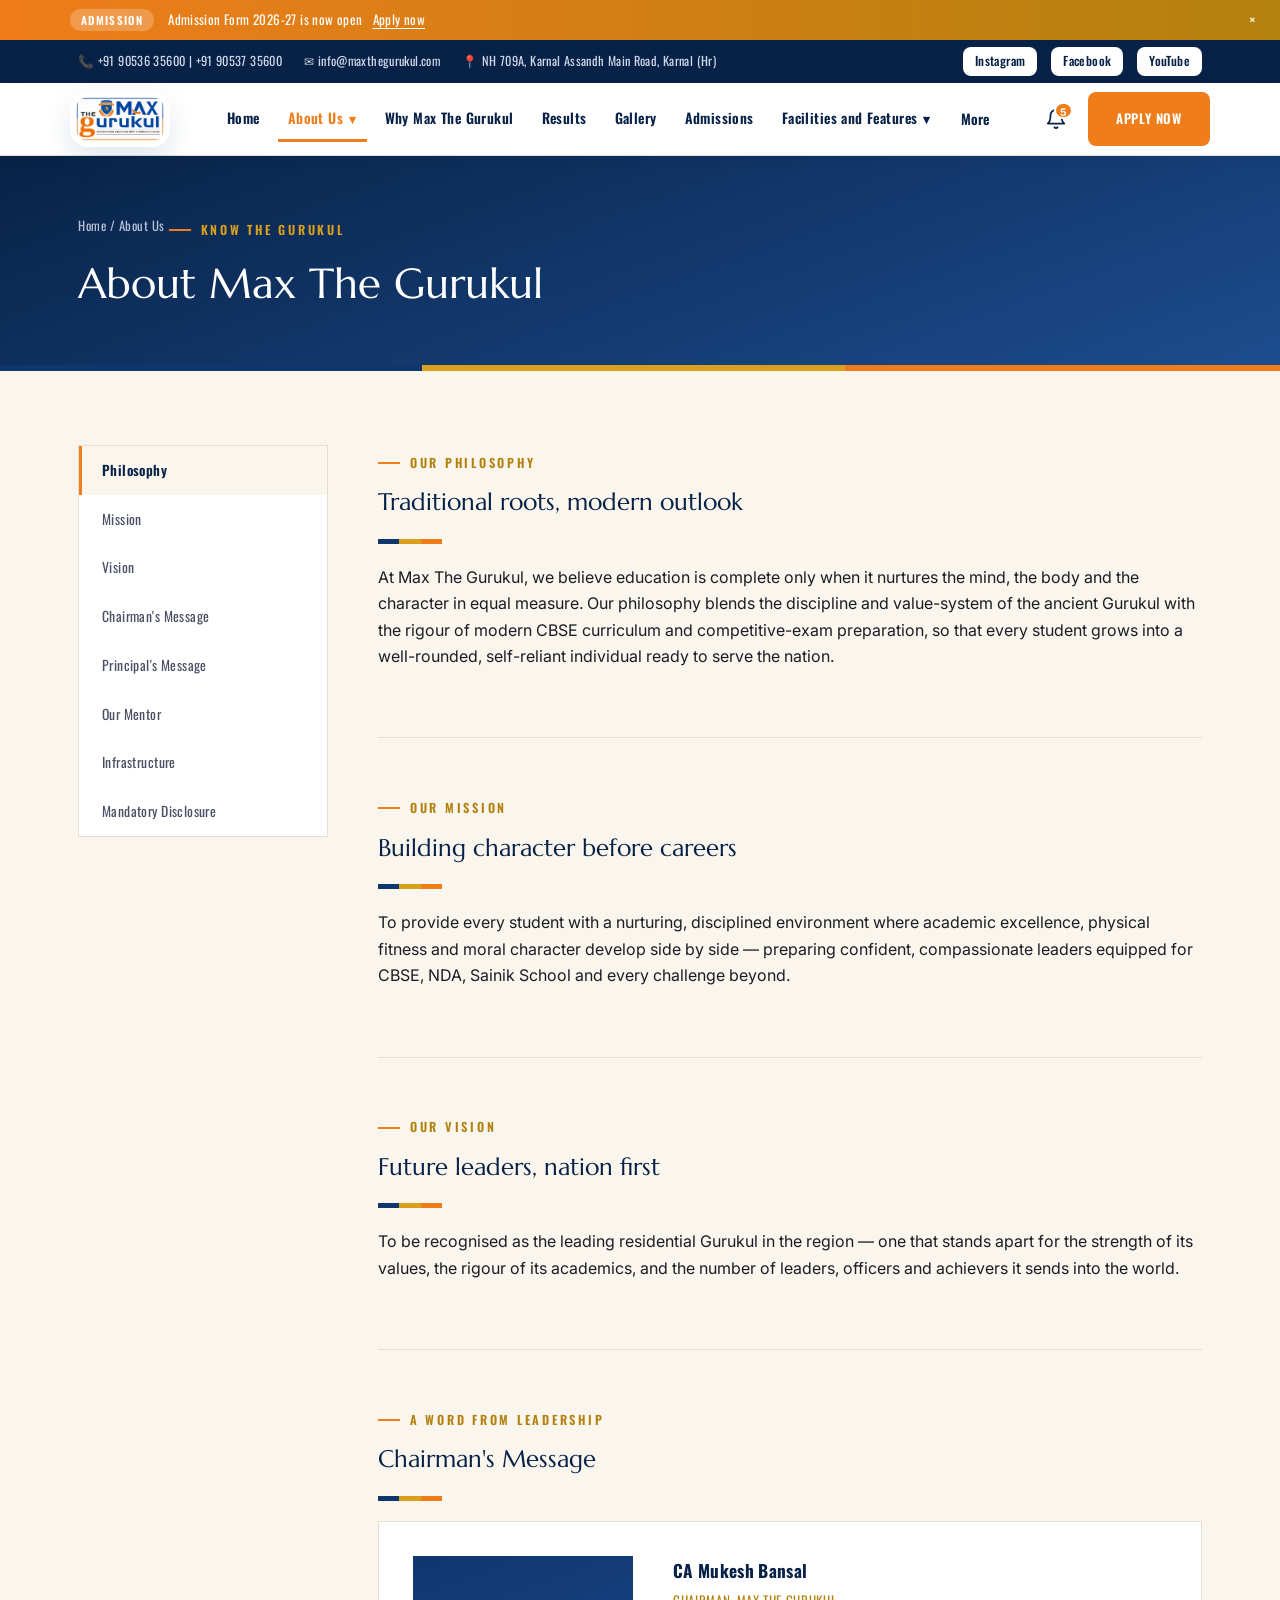
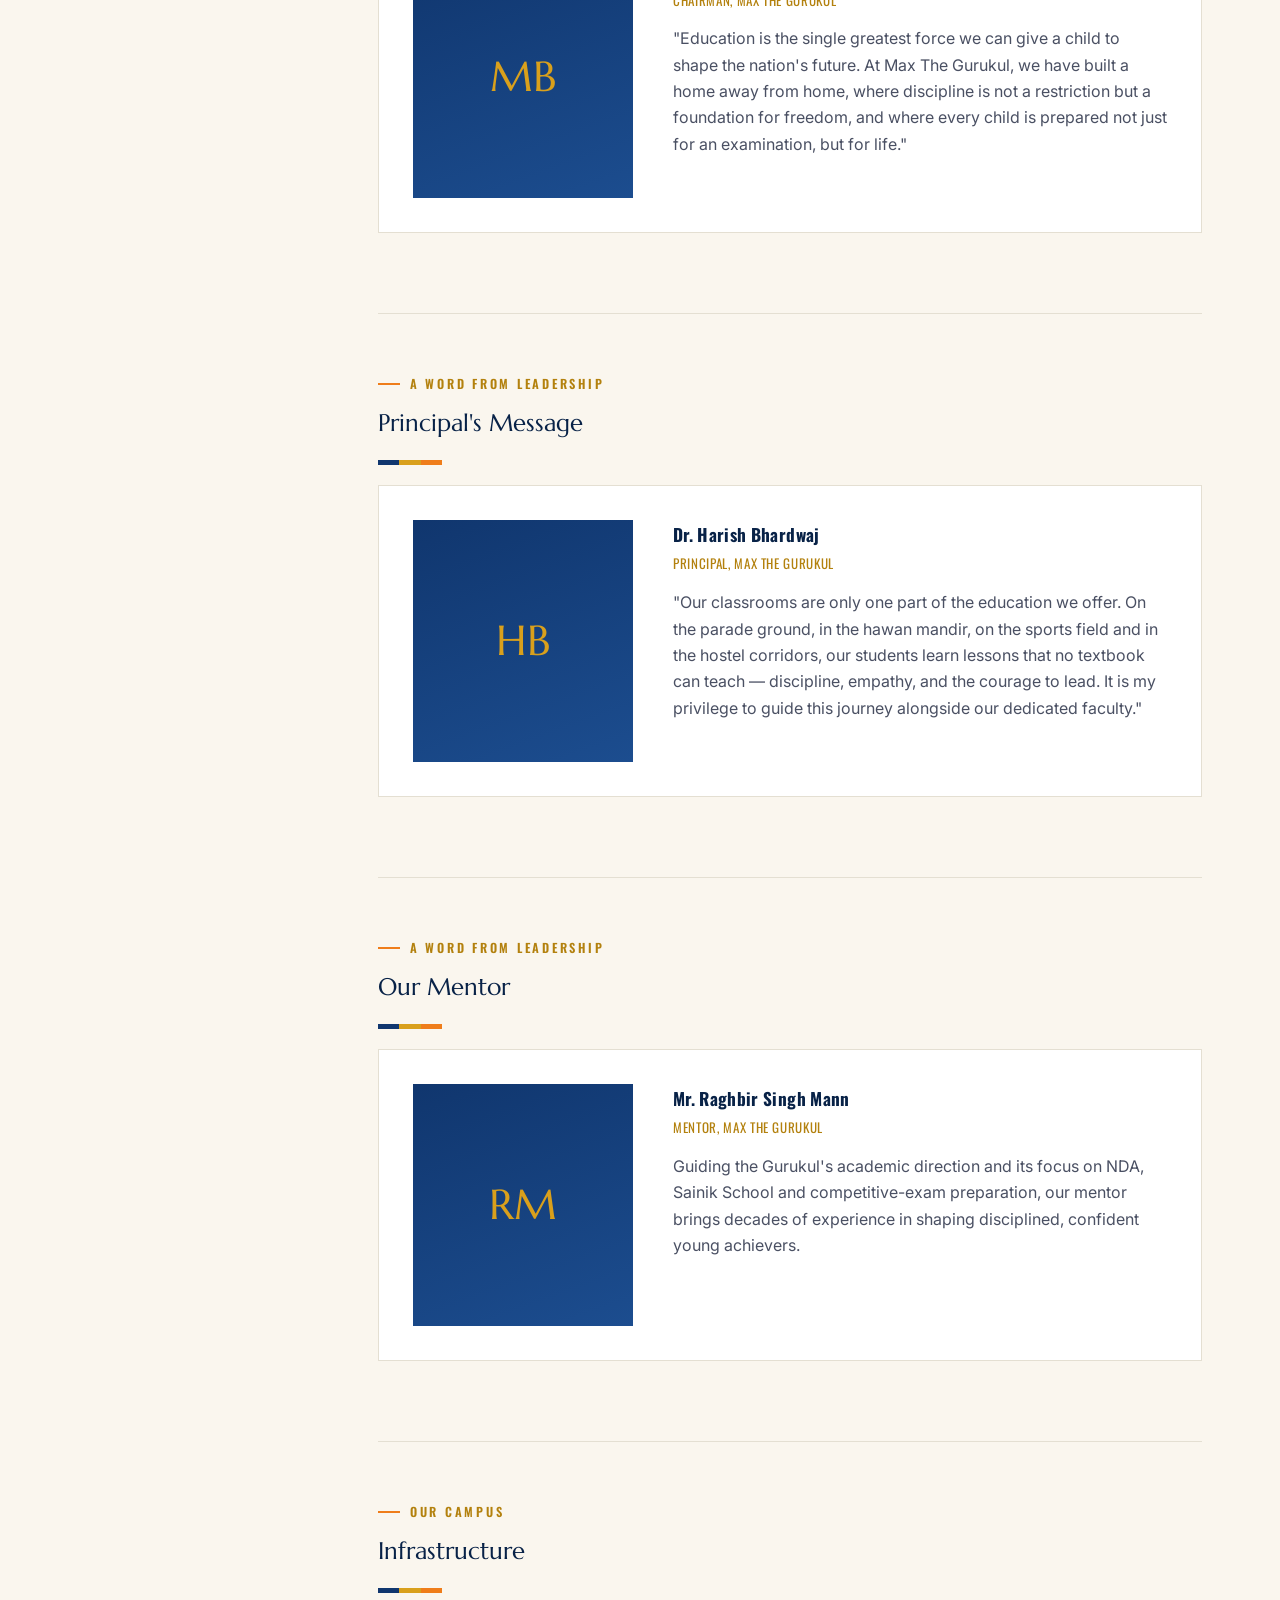
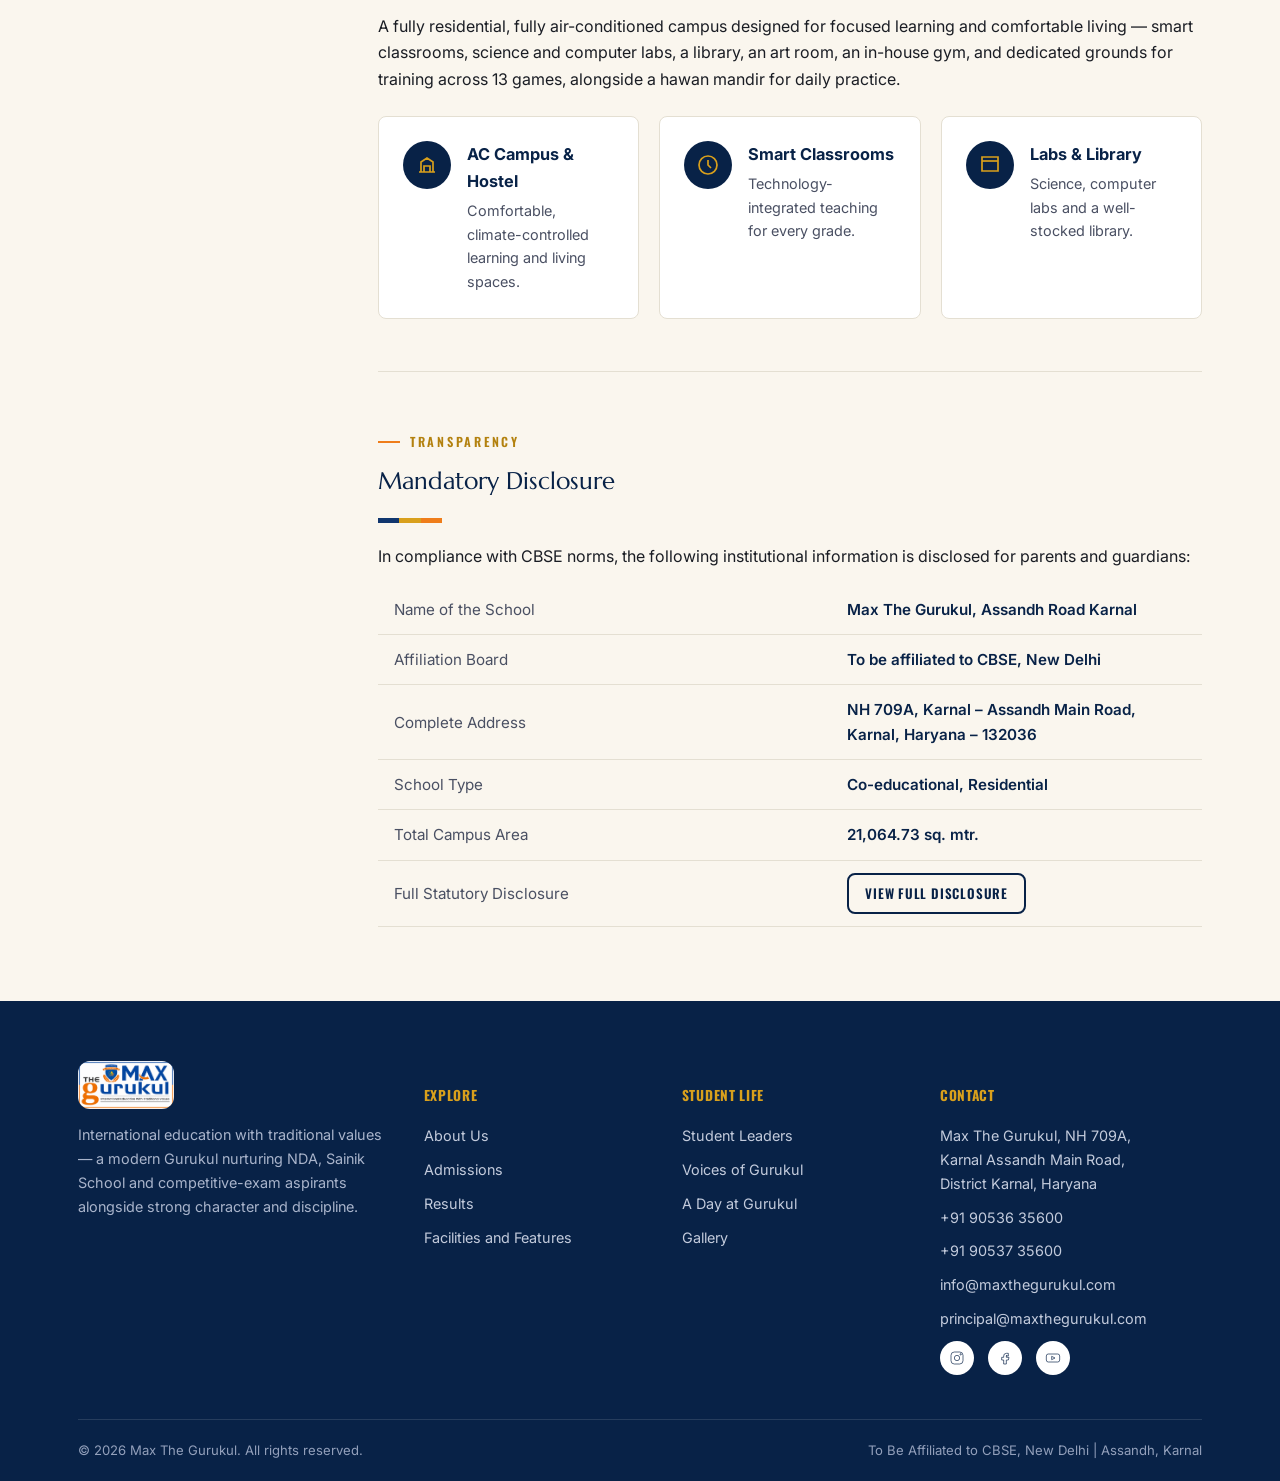
==== about.html @ 719f7bb8 "Add files via upload" ====
<!DOCTYPE html>
<html lang="en">
<head>
<meta charset="UTF-8">
<meta name="viewport" content="width=device-width, initial-scale=1.0">
<title>About Us | Max The Gurukul, Karnal</title>
<meta name="description" content="Philosophy, mission, vision, chairman & principal messages, infrastructure and mandatory disclosure for Max The Gurukul.">
<link rel="icon" href="images/logo.png">
<link rel="stylesheet" href="css/style.css">
</head>
<body>
<a class="skip-link" href="#main-content">Skip to main content</a>

<div class="topbar">
  <div class="wrap">
    <div class="contact-bits">
      <span>📞 <a href="tel:+919053635600">+91 90536 35600</a> | <a href="tel:+919053735600">+91 90537 35600</a></span>
      <span>✉ <a href="mailto:info@maxthegurukul.com">info@maxthegurukul.com</a></span>
      <span>📍 NH 709A, Karnal Assandh Main Road, Karnal (Hr)</span>
    </div>
    <div class="socials">
      <a href="https://www.instagram.com/maxthegurukul" target="_blank" rel="noopener">Instagram</a>
      <a href="https://www.facebook.com/maxthegurukul" target="_blank" rel="noopener">Facebook</a>
      <a href="https://www.youtube.com/@MaxTheGurukul" target="_blank" rel="noopener">YouTube</a>
    </div>
  </div>
</div>

<header class="site-header">
  <div class="nav-row wrap">
    <a href="index.html" class="brand">
      <img src="images/logo.png" alt="Max The Gurukul logo">
      <span class="brand-text">
        <span>The Future Begins Here</span>
        <span>MAX THE GURUKUL</span>
      </span>
    </a>

    <nav class="primary-nav" aria-label="Primary navigation" id="primary-nav-menu">
      <ul>
        <li><a class="nav-link" href="index.html">Home</a></li>
        <li class="has-dropdown active">
          <a class="nav-link" href="about.html">About Us</a>
          <div class="dropdown">
            <a href="about.html#philosophy">Philosophy</a>
            <a href="about.html#mission">Mission</a>
            <a href="about.html#vision">Vision</a>
            <a href="about.html#chairman">Chairman's Message</a>
            <a href="about.html#principal">Principal's Message</a>
            <a href="about.html#mentor">Our Mentor</a>
            <a href="infrastructure.html">Infrastructure</a>
            <a href="mandatory-disclosure.html">Mandatory Disclosure</a>
          </div>
        </li>
        <li><a class="nav-link" href="why-max-gurukul.html">Why Max The Gurukul</a></li>
        <li><a class="nav-link" href="results.html">Results</a></li>
        <li><a class="nav-link" href="gallery.html">Gallery</a></li>
        <li><a class="nav-link" href="admissions.html">Admissions</a></li>
        <li class="has-dropdown">
            <a class="nav-link" href="facilities.html">Facilities and Features</a>
            <div class="dropdown">
                <a href="facilities.html#ac-campus">Fully AC Campus</a>
                <a href="facilities.html#ac-hostel">Fully AC Hostel</a>
                <a href="facilities.html#ac-mess">Ac Mess</a>
                <a href="facilities.html#laundry">Laundry</a>
                <a href="facilities.html#smart-classes">Smart Classes</a>
                <a href="facilities.html#computer-lab">Computer Lab</a>
                <a href="facilities.html#science-lab">Science Lab</a>
                <a href="facilities.html#library">Library</a>
                <a href="facilities.html#art-room">Art Room</a>
                <a href="facilities.html#food">Delicious Homely Food</a>
                <a href="facilities.html#ncc">Ncc Training For NDA</a>
                <a href="admissions.html#unique-features">Unique Features</a>
                <a href="admissions.html#competitive-exams">Competitive Exam Preps</a>
                <a href="admissions.html#hawan-prathna">Daily Hawan & Sandhya Prathna</a>
                <a href="admissions.html#professional-training">Professional Training for 13 games</a>
                <a href="admissions.html#scholarship">Merit Base Scholarship</a>
                <a href="admissions.html#doubt-classes">Daily Specialised & Doubt classes</a>
                <a href="admissions.html#weekly-assessment">Weekly Assessment</a>
                <a href="admissions.html#gym">In House Gym</a>
                <a href="admissions.html#excursions">Excursions</a>
                <a href="admissions.html#surveillance">24 x 7 surveillance</a>
            </div>
        </li>
        <li><a class="nav-link" href="student-leaders.html">Student Leaders</a></li>
        <li class="has-dropdown">
            <a class="nav-link" href="voices.html">More about Gurukul</a>
            <div class="dropdown">
                <a href="voices.html#student-voices">Student Voices</a>
                <a href="voices.html#parent-voices">Parent Voices</a>
                <a href="day-at-gurukul.html">A day at Gurukul</a>
            </div>
        </li>
        <li><a class="nav-link" href="contact.html">Contact</a></li>
      </ul>
    </nav>

    <div class="header-cta">
      <a href="admissions.html#apply" class="btn btn-primary">Apply Now</a>
      <button class="hamburger" aria-label="Toggle menu" aria-expanded="false"><span></span><span></span><span></span></button>
    </div>
  </div>
</header>

<main id="main-content" role="main">

<section class="page-hero">
  <div class="wrap">
    <span class="breadcrumb"><a href="index.html">Home</a> / About Us</span>
    <span class="eyebrow">Know The Gurukul</span>
    <h1>About Max The Gurukul</h1>
  </div>
</section>

<section>
  <div class="wrap side-layout">
    <nav class="side-nav">
      <a href="#philosophy" class="active">Philosophy</a>
      <a href="#mission">Mission</a>
      <a href="#vision">Vision</a>
      <a href="#chairman">Chairman's Message</a>
      <a href="#principal">Principal's Message</a>
      <a href="#mentor">Our Mentor</a>
      <a href="#infrastructure">Infrastructure</a>
      <a href="#disclosure">Mandatory Disclosure</a>
    </nav>

    <div>
      <div id="philosophy" class="about-section">
        <span class="eyebrow">Our Philosophy</span>
        <h2 style="margin:10px 0 16px;">Traditional roots, modern outlook</h2>
        <div class="stripe" style="margin-bottom:20px;"><span class="b1"></span><span class="b2"></span><span class="b3"></span></div>
        <p>At Max The Gurukul, we believe education is complete only when it nurtures the mind, the body and the character in equal measure. Our philosophy blends the discipline and value-system of the ancient Gurukul with the rigour of modern CBSE curriculum and competitive-exam preparation, so that every student grows into a well-rounded, self-reliant individual ready to serve the nation.</p>
      </div>

      <div id="mission" class="about-section">
        <span class="eyebrow">Our Mission</span>
        <h2 style="margin:10px 0 16px;">Building character before careers</h2>
        <div class="stripe" style="margin-bottom:20px;"><span class="b1"></span><span class="b2"></span><span class="b3"></span></div>
        <p>To provide every student with a nurturing, disciplined environment where academic excellence, physical fitness and moral character develop side by side — preparing confident, compassionate leaders equipped for CBSE, NDA, Sainik School and every challenge beyond.</p>
      </div>

      <div id="vision" class="about-section">
        <span class="eyebrow">Our Vision</span>
        <h2 style="margin:10px 0 16px;">Future leaders, nation first</h2>
        <div class="stripe" style="margin-bottom:20px;"><span class="b1"></span><span class="b2"></span><span class="b3"></span></div>
        <p>To be recognised as the leading residential Gurukul in the region — one that stands apart for the strength of its values, the rigour of its academics, and the number of leaders, officers and achievers it sends into the world.</p>
      </div>

      <div id="chairman" class="about-section">
        <span class="eyebrow">A Word From Leadership</span>
        <h2 style="margin:10px 0 16px;">Chairman's Message</h2>
        <div class="stripe" style="margin-bottom:20px;"><span class="b1"></span><span class="b2"></span><span class="b3"></span></div>
        <div class="message-block">
          <div class="portrait">MB</div>
          <div>
            <strong class="leader-name">CA Mukesh Bansal</strong>
            <span class="role">Chairman, Max The Gurukul</span>
            <p>"Education is the single greatest force we can give a child to shape the nation's future. At Max The Gurukul, we have built a home away from home, where discipline is not a restriction but a foundation for freedom, and where every child is prepared not just for an examination, but for life."</p>
          </div>
        </div>
      </div>

      <div id="principal" class="about-section">
        <span class="eyebrow">A Word From Leadership</span>
        <h2 style="margin:10px 0 16px;">Principal's Message</h2>
        <div class="stripe" style="margin-bottom:20px;"><span class="b1"></span><span class="b2"></span><span class="b3"></span></div>
        <div class="message-block">
          <div class="portrait">HB</div>
          <div>
            <strong class="leader-name">Dr. Harish Bhardwaj</strong>
            <span class="role">Principal, Max The Gurukul</span>
            <p>"Our classrooms are only one part of the education we offer. On the parade ground, in the hawan mandir, on the sports field and in the hostel corridors, our students learn lessons that no textbook can teach — discipline, empathy, and the courage to lead. It is my privilege to guide this journey alongside our dedicated faculty."</p>
          </div>
        </div>
      </div>

      <div id="mentor" class="about-section">
        <span class="eyebrow">A Word From Leadership</span>
        <h2 style="margin:10px 0 16px;">Our Mentor</h2>
        <div class="stripe" style="margin-bottom:20px;"><span class="b1"></span><span class="b2"></span><span class="b3"></span></div>
        <div class="message-block">
          <div class="portrait">RM</div>
          <div>
            <strong class="leader-name">Mr. Raghbir Singh Mann</strong>
            <span class="role">Mentor, Max The Gurukul</span>
            <p>Guiding the Gurukul's academic direction and its focus on NDA, Sainik School and competitive-exam preparation, our mentor brings decades of experience in shaping disciplined, confident young achievers.</p>
          </div>
        </div>
      </div>

      <div id="infrastructure" class="about-section">
        <span class="eyebrow">Our Campus</span>
        <h2 style="margin:10px 0 16px;">Infrastructure</h2>
        <div class="stripe" style="margin-bottom:20px;"><span class="b1"></span><span class="b2"></span><span class="b3"></span></div>
        <p>A fully residential, fully air-conditioned campus designed for focused learning and comfortable living — smart classrooms, science and computer labs, a library, an art room, an in-house gym, and dedicated grounds for training across 13 games, alongside a hawan mandir for daily practice.</p>
        <div class="tile-grid" style="margin-top:24px;">
          <div class="tile"><div class="ico"><svg viewBox="0 0 24 24"><path d="M4 19h16M6 19V9l6-4 6 4v10M9 19v-6h6v6"/></svg></div><div><h4>AC Campus & Hostel</h4><p>Comfortable, climate-controlled learning and living spaces.</p></div></div>
          <div class="tile"><div class="ico"><svg viewBox="0 0 24 24"><circle cx="12" cy="12" r="9"/><path d="M12 7v5l3 3"/></svg></div><div><h4>Smart Classrooms</h4><p>Technology-integrated teaching for every grade.</p></div></div>
          <div class="tile"><div class="ico"><svg viewBox="0 0 24 24"><path d="M4 4h16v14H4z"/><path d="M4 8h16"/></svg></div><div><h4>Labs & Library</h4><p>Science, computer labs and a well-stocked library.</p></div></div>
        </div>
      </div>

      <div id="disclosure" class="about-section">
        <span class="eyebrow">Transparency</span>
        <h2 style="margin:10px 0 16px;">Mandatory Disclosure</h2>
        <div class="stripe" style="margin-bottom:20px;"><span class="b1"></span><span class="b2"></span><span class="b3"></span></div>
        <p>In compliance with CBSE norms, the following institutional information is disclosed for parents and guardians:</p>
        <table class="disclosure-table">
          <tr><td>Name of the School</td><td>Max The Gurukul, Assandh Road Karnal</td></tr>
          <tr><td>Affiliation Board</td><td>To be affiliated to CBSE, New Delhi</td></tr>
          <tr><td>Complete Address</td><td>NH 709A, Karnal – Assandh Main Road, Karnal, Haryana – 132036</td></tr>
          <tr><td>School Type</td><td>Co-educational, Residential</td></tr>
          <tr><td>Total Campus Area</td><td>21,064.73 sq. mtr.</td></tr>
          <tr><td>Full Statutory Disclosure</td><td><a href="mandatory-disclosure.html" class="btn btn-outline" style="padding:8px 16px;color:var(--navy-deep);">View Full Disclosure</a></td></tr>
        </table>
      </div>
    </div>
  </div>
</section>
</main>

<footer class="site-footer">
  <div class="wrap">
    <div class="footer-grid">
      <div>
        <div class="fbrand">
          <img src="images/logo.png" alt="Max The Gurukul logo">
        </div>
        <p>International education with traditional values — a modern Gurukul nurturing NDA, Sainik School and competitive-exam aspirants alongside strong character and discipline.</p>
      </div>
      <div>
        <h5>Explore</h5>
        <ul>
          <li><a href="about.html">About Us</a></li>
          <li><a href="admissions.html">Admissions</a></li>
          <li><a href="results.html">Results</a></li>
          <li><a href="facilities.html">Facilities and Features</a></li>
        </ul>
      </div>
      <div>
        <h5>Student Life</h5>
        <ul>
          <li><a href="student-life.html#leaders">Student Leaders</a></li>
          <li><a href="student-life.html#voices">Voices of Gurukul</a></li>
          <li><a href="student-life.html#routine">A Day at Gurukul</a></li>
          <li><a href="student-life.html#gallery">Gallery</a></li>
        </ul>
      </div>
      <div>
        <h5>Contact</h5>
        <ul>
          <li>Max The Gurukul, NH 709A,<br>Karnal Assandh Main Road,<br>District Karnal, Haryana</li>
          <li><a href="tel:+919053635600">+91 90536 35600</a></li>
          <li><a href="tel:+919053735600">+91 90537 35600</a></li>
          <li><a href="mailto:info@maxthegurukul.com">info@maxthegurukul.com</a></li>
          <li><a href="mailto:principal@maxthegurukul.com">principal@maxthegurukul.com</a></li>
        </ul>
        <div class="footer-socials">
          <a href="https://www.instagram.com/maxthegurukul" target="_blank" rel="noopener" aria-label="Instagram"><svg viewBox="0 0 24 24"><rect x="3" y="3" width="18" height="18" rx="5"/><circle cx="12" cy="12" r="4"/><circle cx="17.5" cy="6.5" r="1"/></svg></a>
          <a href="https://www.facebook.com/maxthegurukul" target="_blank" rel="noopener" aria-label="Facebook"><svg viewBox="0 0 24 24"><path d="M14 9h3V5h-3a4 4 0 0 0-4 4v2H7v4h3v6h4v-6h3l1-4h-4V9a1 1 0 0 1 1-1Z"/></svg></a>
          <a href="https://www.youtube.com/@MaxTheGurukul" target="_blank" rel="noopener" aria-label="YouTube"><svg viewBox="0 0 24 24"><rect x="2" y="6" width="20" height="12" rx="3"/><path d="M10 9.5 15 12l-5 2.5Z"/></svg></a>
        </div>
      </div>
    </div>
    <div class="footer-bottom">
      <span>© 2026 Max The Gurukul. All rights reserved.</span>
      <span>To Be Affiliated to CBSE, New Delhi | Assandh, Karnal</span>
    </div>
  </div>
</footer>
<script src="js/script.js"></script>
<script src="js/notifications.js"></script>
</body>
</html>
---- css/style.css ----
@charset "UTF-8";
/* ============================================================
   MAX THE GURUKUL — stylesheet
   Tokens: Navy (institution) / Gold (honour) / Orange (energy)
   Signature: the "Parade Stripe" — a three-band rule drawn from
   the sash in the school crest, used to mark every section break.
   ============================================================ */

@import url('https://fonts.googleapis.com/css2?family=Marcellus&family=Oswald:wght@400;500;600;700&family=Inter:wght@400;500;600;700&display=swap');

:root{
  --navy:      #10366e;
  --navy-deep: #082247;
  --navy-mid:  #1c4d8f;
  --gold:      #d9a01c;
  --gold-deep: #b3810e;
  --orange:    #ef7d1a;
  --cream:     #faf6ee;
  --paper:     #ffffff;
  --ink:       #1a1d24;
  --ink-soft:  #4a5063;
  --line:      #e4dfd2;
  --radius:    8px;
  --max-w:     1180px;
}

*,*::before,*::after{ box-sizing:border-box; }
html{ scroll-behavior:smooth; }
body{
  margin:0;
  background:var(--cream);
  color:var(--ink);
  font-family:'Inter',sans-serif;
  font-size:16px;
  line-height:1.65;
  -webkit-font-smoothing:antialiased;
}
img{ max-width:100%; display:block; border-radius:var(--radius); }
a{ color:inherit; text-decoration:none; }
ul{ margin:0; padding:0; list-style:none; }
h1,h2,h3,h4{ margin:0; font-family:'Marcellus',serif; font-weight:400; color:var(--navy-deep); }
p{ margin:0 0 1em; }
.wrap{ max-width:var(--max-w); margin:0 auto; padding:0 28px; }

:focus-visible{ outline:3px solid var(--orange); outline-offset:2px; }

.skip-link{ position:absolute; left:-999px; top:auto; width:1px; height:1px; overflow:hidden; }
.skip-link:focus-visible{ left:28px; top:18px; width:auto; height:auto; padding:10px 16px; background:var(--navy-deep); color:#fff; border-radius:var(--radius); z-index:250; }

.visually-hidden {
  position: absolute;
  width: 1px;
  height: 1px;
  padding: 0;
  margin: -1px;
  overflow: hidden;
  clip: rect(0, 0, 0, 0);
  white-space: nowrap;
  border: 0;
}
.section-intro{ max-width:780px; margin:16px 0 28px; color:var(--ink-soft); font-size:1.05rem; }
.facility-group{ margin-top:24px; }
.group-head{ max-width:760px; margin-bottom:22px; }
.group-head h3{ font-size:1.4rem; margin-bottom:8px; }
.group-head p{ color:var(--ink-soft); }

/* ---------- Parade Stripe ---------- */
.stripe{ display:flex; height:5px; width:64px; }
.stripe span{ flex:1; }
.stripe .b1{ background:var(--navy); }
.stripe .b2{ background:var(--gold); }
.stripe .b3{ background:var(--orange); }
.stripe.center{ margin:0 auto; }

.eyebrow{
  font-family:'Oswald',sans-serif;
  font-size:.78rem;
  letter-spacing:.22em;
  text-transform:uppercase;
  color:var(--gold-deep);
  font-weight:600;
  display:inline-flex;
  align-items:center;
  gap:10px;
}
.eyebrow::before{ content:""; width:22px; height:2px; background:var(--orange); display:inline-block; }

.section-head{ max-width:720px; margin-bottom:44px; }
.section-head h2{ font-size:clamp(1.7rem,3vw,2.5rem); margin:10px 0 16px; }
.section-head .stripe{ margin-top:16px; }
.section-head p{ color:var(--ink-soft); font-size:1.05rem; }

section{ padding:74px 0; }
.section-alt{ background:var(--paper); border-top:1px solid var(--line); border-bottom:1px solid var(--line); }
.section-navy{ background:var(--navy-deep); color:#eef1f6; }
.section-navy h2,.section-navy h3,.section-navy h4{ color:#fff; }
.section-navy .eyebrow{ color:var(--gold); }
.section-navy .section-head p{ color:#c3cbdc; }

/* ---------- Buttons ---------- */
.btn{
  display:inline-flex; align-items:center; gap:10px;
  font-family:'Oswald',sans-serif; font-weight:600;
  letter-spacing:.06em; text-transform:uppercase; font-size:.82rem;
  padding:14px 26px; border-radius:var(--radius); border:2px solid transparent;
  cursor:pointer; transition:transform .15s ease, background .2s ease, color .2s ease;
}
.btn:hover{ transform:translateY(-2px); }
.btn-primary{ background:var(--orange); color:#fff; }
.btn-primary:hover{ background:#d76c0f; }
.btn-outline{ border-color:currentColor; background:transparent; }
.btn-outline.on-navy{ color:#fff; }
.btn-gold{ background:var(--gold); color:var(--navy-deep); }
.btn-gold:hover{ background:#c68f16; }

/* ============== HEADER ============== */
.topbar{
  background:var(--navy-deep); color:#cfd8ea; font-family:'Oswald',sans-serif;
  font-size:.78rem; letter-spacing:.03em;
}
.topbar .wrap{ display:flex; justify-content:space-between; align-items:center; padding:7px 28px; flex-wrap:wrap; gap:6px; }
.topbar a{ color:#cfd8ea; }
.topbar .contact-bits{ display:flex; gap:22px; flex-wrap:wrap; }
.topbar .socials{ display:flex; gap:14px; }
.topbar .socials a{
  padding: 4px 12px;
  border-radius: var(--radius);
  background: var(--paper);
  color: var(--navy-deep);
  font-weight: 500;
}

header.site-header{
  background:var(--paper);
  position:sticky; top:0; z-index:100;
  border-bottom:1px solid var(--line);
  box-shadow:0 2px 14px rgba(8,34,71,.05);
}
.nav-row{ display:flex; align-items:center; justify-content:space-between; padding:8px 20px; gap:18px; min-height:72px; }
.brand{
  display:flex; align-items:center; gap:14px;
  padding:0;
  border-radius:0;
  transition:background .2s ease, transform .2s ease, box-shadow .2s ease;
}
.header-cta{ display:flex; align-items:center; gap:10px; }
nav.primary-nav{ flex:1; min-width:0; display:flex; justify-content:center; }
.brand:hover{ background:transparent; transform:none; box-shadow:none; }
.brand img{
  display:block;
  width:100px;
  max-width:100px;
  height:auto;
  border-radius:18px;
  background:#fff;
  padding:6px;
  box-shadow:0 12px 28px rgba(16,54,110,.12);
}
nav.primary-nav{
  flex:1;
  min-width:0;
  display:flex;
  justify-content:center;
}
nav.primary-nav > ul{
  min-width:0;
}
.brand .brand-text{
  display:block; /* Make the brand text visible */
}
.brand .brand-text span{
  display: block;
  visibility: hidden;
  font-size: 0;
  line-height: 0;
  padding: 0;
  margin: 0;
  width: 0;
  height: 0;
  overflow: hidden;
}
.brand .brand-text span:first-child{
  font-size:clamp(.7rem,.9vw,.78rem); letter-spacing:.18em; color:var(--gold-deep); font-weight:700;
  text-transform:uppercase; opacity:.95;
}
.brand .brand-text span:last-child{
  font-size:1.08rem; letter-spacing:.03em; color:var(--navy-deep); font-weight:700;
}

nav.primary-nav{ flex:1; display:flex; overflow:visible; position:relative; }
nav.primary-nav > ul{ display:flex; align-items:center; gap:8px; flex-wrap:nowrap; justify-content:center; overflow:visible; }
.more-item{ display:none; position:relative; }
.more-item .dropdown{ position:absolute; top:100%; right:0; left:auto; min-width:240px; max-height:calc(100vh - 140px); overflow-y:auto; overscroll-behavior:contain; opacity:0; visibility:hidden; transform:translateY(6px); transition:all .16s ease; z-index:1000; background:#fff; border:1px solid var(--line); border-radius:10px; box-shadow:0 14px 30px rgba(8,34,71,.12); }
nav.primary-nav > ul > li{ position:relative; }
nav.primary-nav a.nav-link{
  display:block; padding:10px 10px; font-family:'Oswald',sans-serif;
  font-size:.88rem; letter-spacing:.03em; font-weight:600; color:var(--navy-deep);
  border-bottom:3px solid transparent;
  white-space:nowrap;
}
nav.primary-nav a.nav-link:hover, nav.primary-nav li.active > a.nav-link{ border-bottom-color:var(--orange); color:var(--orange); }
nav.primary-nav .dropdown{
  position:absolute; top:100%; left:0; background:#fff; min-width:220px;
  box-shadow:0 14px 30px rgba(8,34,71,.14); border-top:3px solid var(--gold);
  opacity:0; visibility:hidden; transform:translateY(6px);
  transition:opacity .16s ease, transform .16s ease, visibility .16s ease;
  padding:8px 0;
  pointer-events:none;
  /* Long menus (Admissions has 10 links, Facilities 11) would otherwise run past
     the bottom of a short window with no way to reach the last item. Cap the panel
     to the space under the header and let it scroll on its own. */
  max-height:calc(100vh - 150px);
  overflow-y:auto;
  overscroll-behavior:contain;
}
/* Slim, on-brand scrollbar so the capped panels don't get a chunky OS bar. */
nav.primary-nav .dropdown{ scrollbar-width:thin; scrollbar-color:var(--gold) transparent; }
nav.primary-nav .dropdown::-webkit-scrollbar{ width:6px; }
nav.primary-nav .dropdown::-webkit-scrollbar-track{ background:transparent; }
nav.primary-nav .dropdown::-webkit-scrollbar-thumb{
  background:var(--line); border-radius:99px;
}
nav.primary-nav .dropdown:hover::-webkit-scrollbar-thumb{ background:var(--gold); }
nav.primary-nav li.has-dropdown:hover > .dropdown,
nav.primary-nav li.has-dropdown.open > .dropdown {
  opacity:1;
  visibility:visible;
  transform:translateY(0);
  pointer-events:auto;
}
nav.primary-nav li.has-dropdown > a.nav-link::after {
  content: '\25BE'; /* ▾ — escaped so it survives a server that serves CSS as latin-1 */
  margin-left:6px;
  font-size:.8rem;
  display:inline-block;
  transition:transform .2s ease;
}
nav.primary-nav li.has-dropdown:hover > a.nav-link::after,
nav.primary-nav li.has-dropdown.open > a.nav-link::after {
  transform:rotate(180deg);
}
.more-item{ display:none; position:relative; }
.more-item .dropdown{ left:auto; right:0; min-width:240px; opacity:0; visibility:hidden; transform:translateY(6px); transition:opacity .16s ease, transform .16s ease, visibility .16s ease; }
.more-item:hover .dropdown,
.more-item.open .dropdown{
  opacity:1; visibility:visible; transform:translateY(0); pointer-events:auto;
}
.more-toggle{
  all:unset;
  display:inline-flex;
  align-items:center;
  justify-content:center;
  padding:10px 12px;
  font-family:'Oswald',sans-serif;
  font-size:.88rem;
  font-weight:600;
  color:var(--navy-deep);
  cursor:pointer;
}
.more-item .dropdown a{ display:block; padding:10px 18px; color:var(--ink); }
.more-item .dropdown a:hover{ background:var(--cream); color:var(--orange); }

/* Nested submenus inside the More dropdown (Admissions, Facilities, More about Gurukul).
   Rendered as an inline accordion: clicking the toggle expands the child links
   indented directly below the parent, pushing the rest of the list down. This is
   robust regardless of where the More button sits and avoids off-screen flyouts. */
nav.primary-nav .more-sub{ display:flex; align-items:center; flex-wrap:wrap; }
nav.primary-nav .more-sub > a{ flex:1; }
.more-sub-toggle{
  all:unset;
  display:inline-flex;
  align-items:center;
  justify-content:center;
  width:34px;
  height:34px;
  margin-right:6px;
  flex-shrink:0;
  font-size:.8rem;
  color:var(--ink-soft);
  cursor:pointer;
  border-radius:6px;
  transition:transform .15s ease, color .15s ease, background .15s ease;
}
.more-sub-toggle:hover{ color:var(--orange); background:var(--cream); }
nav.primary-nav .more-sub.open > .more-sub-toggle{ transform:rotate(90deg); color:var(--orange); }
nav.primary-nav .more-sub .dropdown{
  position:static;
  top:auto; left:auto; right:auto; bottom:auto;
  min-width:0; width:auto;
  box-shadow:none;
  opacity:1; visibility:visible; transform:none;
  pointer-events:auto;
  flex-basis:100%;
  display:none;
  padding:2px 0 6px;
  margin:0 10px 4px;
  border-top:none;
  border-left:2px solid var(--gold);
  background:var(--cream);
  border-radius:0 0 8px 8px;
  /* The "More" panel is itself the scroll container — a nested one here would
     trap the wheel and give the user two bars to fight with. */
  max-height:none; overflow:visible;
}
nav.primary-nav .more-sub.open .dropdown{ display:block; }
@media (hover: hover) and (min-width: 761px){
  nav.primary-nav .more-sub:hover > .dropdown{ display:block; }
  nav.primary-nav .more-sub:hover > .more-sub-toggle{ transform:rotate(90deg); color:var(--orange); }
}
nav.primary-nav .more-sub .dropdown a{ display:block; padding:8px 18px; color:var(--ink); font-family:'Inter',sans-serif; font-size:.88rem; }
nav.primary-nav .more-sub .dropdown a:hover{ background:#fff; color:var(--orange); }
@media (hover: hover) and (min-width: 761px) {
  nav.primary-nav li.has-dropdown:hover > .dropdown {
    opacity:1;
    visibility:visible;
    transform:translateY(0);
    pointer-events:auto;
  }
}
nav.primary-nav .dropdown a{ display:block; padding:10px 20px; font-family:'Inter',sans-serif; font-size:.92rem; color:var(--ink); }
nav.primary-nav .dropdown a:hover{ background:var(--cream); color:var(--orange); }
.header-cta{ display:flex; align-items:center; gap:10px; }
.header-cta .btn{ white-space:nowrap; }
/* ---- Hamburger: 3 bars that morph into an X when the drawer is open ---- */
.hamburger{
  display:none; background:none; border:none; cursor:pointer;
  width:44px; height:44px; padding:0; position:relative;
  border-radius:10px; transition:background .2s ease;
  -webkit-tap-highlight-color:transparent;
}
.hamburger:hover{ background:var(--cream); }
.hamburger span{
  display:block; position:absolute; left:9px; width:26px; height:2px;
  background:var(--navy-deep); border-radius:2px;
  transition:transform .3s cubic-bezier(.4,0,.2,1), opacity .2s ease, top .3s cubic-bezier(.4,0,.2,1);
}
.hamburger span:nth-child(1){ top:15px; }
.hamburger span:nth-child(2){ top:21px; }
.hamburger span:nth-child(3){ top:27px; }
.hamburger[aria-expanded="true"] span:nth-child(1){ top:21px; transform:rotate(45deg); }
.hamburger[aria-expanded="true"] span:nth-child(2){ opacity:0; transform:scaleX(0); }
.hamburger[aria-expanded="true"] span:nth-child(3){ top:21px; transform:rotate(-45deg); }

/* ---- Mobile drawer chrome: header strip + close (X) button ---- */
.nav-drawer-head{
  display:none; align-items:center; justify-content:space-between;
  padding:16px 18px; border-bottom:1px solid var(--line);
  background:var(--navy-deep); position:sticky; top:0; z-index:2;
}
.nav-drawer-head .drawer-title{
  font-family:'Oswald',sans-serif; font-size:.82rem; font-weight:600;
  letter-spacing:.16em; text-transform:uppercase; color:var(--gold);
}
.nav-close{
  all:unset; box-sizing:border-box; cursor:pointer;
  width:38px; height:38px; flex-shrink:0; position:relative;
  border-radius:50%; border:1px solid rgba(255,255,255,.28);
  transition:background .2s ease, border-color .2s ease, transform .25s ease;
  -webkit-tap-highlight-color:transparent;
}
.nav-close::before, .nav-close::after{
  content:''; position:absolute; left:50%; top:50%; width:16px; height:2px;
  background:#fff; border-radius:2px; transform-origin:center;
}
.nav-close::before{ transform:translate(-50%,-50%) rotate(45deg); }
.nav-close::after{ transform:translate(-50%,-50%) rotate(-45deg); }
.nav-close:hover, .nav-close:focus-visible{
  background:var(--orange); border-color:var(--orange); transform:rotate(90deg);
}

/* ---- Backdrop behind the drawer ---- */
/* Dim only, no backdrop-filter: the blur was distracting and costs a repaint on
   low-end phones. This element still catches taps outside the drawer. */
.nav-backdrop{
  position:fixed; inset:0; z-index:150;
  background:rgba(8,34,71,.55);
  opacity:0; visibility:hidden; pointer-events:none;
  transition:opacity .3s ease, visibility .3s ease;
}
.nav-backdrop.show{ opacity:1; visibility:visible; pointer-events:auto; }
body.nav-open{ overflow:hidden; }

/* Drawer-only chrome — hidden on desktop, revealed in the mobile media query. */
.drawer-cta, .drawer-contact{ display:none; }

/* ============== HERO ============== */
.hero{
  position:relative; overflow:hidden;
  background:
    radial-gradient(circle at 85% 15%, rgba(217,160,28,.18), transparent 46%),
    linear-gradient(160deg, var(--navy-deep), var(--navy) 62%, var(--navy-mid));
  color:#fff; padding:96px 0 84px;
}
.hero::before{
  content:""; position:absolute; inset:0; opacity:.10; pointer-events:none;
  background-image:
    linear-gradient(rgba(255,255,255,.5) 1px, transparent 1px),
    linear-gradient(90deg, rgba(255,255,255,.5) 1px, transparent 1px);
  background-size:44px 44px;
}
.hero-grid{ position:relative; display:grid; grid-template-columns:1.15fr .85fr; gap:50px; align-items:center; }
.hero .eyebrow{ color:var(--gold); }
.hero h1{ color:#fff; font-size:clamp(2.3rem,4.4vw,3.6rem); line-height:1.12; margin:16px 0 20px; }
.hero h1 em{ font-style:normal; color:var(--gold); }
.hero p.lead{ color:#d3dcee; font-size:1.12rem; max-width:560px; }
.hero .cta-row{ display:flex; gap:16px; margin-top:30px; flex-wrap:wrap; }
.hero-badge{
  background:rgba(255,255,255,.08); border:1px solid rgba(255,255,255,.20);
  border-radius:24px; padding:32px; backdrop-filter:blur(3px);
  box-shadow:0 24px 50px rgba(2,20,54,.18);
  max-width:420px; margin:0 auto;
}
.hero-badge .crest{
  width: 260px; height:auto; margin:0 auto 18px;
  box-shadow:0 16px 32px rgba(8,34,71,.18);
  object-fit:contain;
  border-radius:12px;
}
.hero-badge h4{ color:#fff; text-align:center; font-size:1.1rem; }
.hero-badge p{ text-align:center; color:#c3cbdc; font-size:.96rem; margin-bottom:0; }

.hero-stats{ display:grid; grid-template-columns:repeat(3,1fr); gap:18px; margin-top:40px; border-top:1px solid rgba(255,255,255,.18); padding-top:26px; }
.hero-stats div{ text-align:left; border-left:2px solid var(--gold); padding-left:16px; }
.hero-stats div{ text-align:left; border-left:2px solid var(--gold); padding-left:16px; }
.hero-stats strong{ display:block; font-family:'Oswald',sans-serif; font-size:1.7rem; color:#fff; }
.hero-stats span{ font-size:.8rem; color:#b9c3d8; text-transform:uppercase; letter-spacing:.05em; }

/* ============== PAGE HERO (inner pages) ============== */
.page-hero{
  background:linear-gradient(160deg, var(--navy-deep), var(--navy-mid));
  color:#fff; padding:56px 0 46px; position:relative;
}
.page-hero::after{ content:""; position:absolute; left:0; right:0; bottom:0; height:6px;
  background:linear-gradient(90deg, var(--navy) 33%, var(--gold) 33% 66%, var(--orange) 66%); }
.page-hero .eyebrow{ color:var(--gold); }
.page-hero h1{ color:#fff; font-size:clamp(1.9rem,3.6vw,2.6rem); margin:10px 0 6px; }
.breadcrumb{ font-family:'Oswald',sans-serif; font-size:.8rem; color:#b9c3d8; letter-spacing:.04em; }
.breadcrumb a:hover{ color:var(--gold); }

/* ============== VALUES / CARDS ============== */
.values-grid{ display:grid; grid-template-columns:repeat(4,1fr); gap:22px; }
.value-card{
  background:var(--paper); border:1px solid var(--line); padding:26px 22px;
  border-top:4px solid var(--navy); transition:box-shadow .2s ease, transform .2s ease;
  border-radius:var(--radius);
}
.value-card:nth-child(2){ border-top-color:var(--gold); }
.value-card:nth-child(3){ border-top-color:var(--orange); }
.value-card:nth-child(4){ border-top-color:var(--navy-mid); }
.value-card:nth-child(5){ border-top-color:var(--gold-deep); }
.value-card:nth-child(6){ border-top-color:var(--navy); }
.value-card:nth-child(7){ border-top-color:var(--orange); }
.value-card:hover{ box-shadow:0 16px 30px rgba(8,34,71,.09); transform:translateY(-4px); }
.value-card .num{ font-family:'Oswald',sans-serif; color:var(--line); font-size:1.6rem; font-weight:700; }
.value-card h3{ font-size:1.18rem; margin:6px 0 10px; }
.value-card p{ color:var(--ink-soft); font-size:.94rem; margin-bottom:0; }

.intro-block{ display:grid; grid-template-columns:.9fr 1.1fr; gap:56px; align-items:start; }
.intro-block .crest-lg{ width:180px; }
.intro-block p{ color:var(--ink-soft); font-size:1.05rem; }

/* ============== FEATURE / FACILITY TILES (icon based, no stock photos) ============== */
.tile-grid{ display:grid; grid-template-columns:repeat(3,1fr); gap:20px; }
.tile{
  background:var(--paper); border:1px solid var(--line); padding:24px;
  display:flex; gap:16px; align-items:flex-start; min-height:170px;
  border-radius:var(--radius);
}
.tile .ico{
  flex:none; width:48px; height:48px; border-radius:50%; background:var(--navy-deep);
  display:flex; align-items:center; justify-content:center;
}
.tile .ico svg{ width:24px; height:24px; stroke:var(--gold); fill:none; stroke-width:1.7; }
.tile h4{ font-size:1.02rem; margin-bottom:4px; font-family:'Inter',sans-serif; font-weight:700; }
.tile p{ font-size:.9rem; color:var(--ink-soft); margin:0; }

/* ============== SCHOLARSHIP TABLE ============== */
.scholar-table{ width:100%; border-collapse:collapse; background:var(--paper); }
.scholar-table th,.scholar-table td{ padding:18px 20px; text-align:left; border-bottom:1px solid var(--line); }
.scholar-table thead th{ background:var(--navy-deep); color:#fff; font-family:'Oswald',sans-serif; letter-spacing:.04em; text-transform:uppercase; font-size:.82rem; }
.scholar-table tbody tr:last-child td{ border-bottom:none; }
.scholar-table td.pct{ font-family:'Oswald',sans-serif; font-weight:600; color:var(--navy-deep); font-size:1.1rem; }
.scholar-table tbody tr:hover{ background:var(--cream); }

/* ============== TABS (Results) ============== */
.tabs-nav{ display:flex; flex-wrap:wrap; gap:8px; margin-bottom:30px; }
.tabs-nav button{
  font-family:'Oswald',sans-serif; font-size:.86rem; letter-spacing:.04em; text-transform:uppercase;
  padding:11px 20px; background:var(--paper); border:1px solid var(--line); cursor:pointer; color:var(--navy-deep);
}
.tabs-nav button.active{ background:var(--navy-deep); color:#fff; border-color:var(--navy-deep); }
.tab-panel{ display:none; }
.tab-panel.active{ display:block; }
.result-card{ background:var(--paper); border:1px solid var(--line); padding:26px; border-left:4px solid var(--gold); border-radius:var(--radius); }
.result-card h3{ font-size:1.2rem; margin-bottom:8px; }
.result-card p{ color:var(--ink-soft); margin-bottom:0; }

/* ============== TIMELINE (Daily routine) ============== */
.timeline{ position:relative; padding-left:30px; }
.timeline::before{ content:""; position:absolute; left:6px; top:6px; bottom:6px; width:2px; background:var(--line); }
.timeline-item{ position:relative; padding-bottom:26px; }
.timeline-item:last-child{ padding-bottom:0; }
.timeline-item::before{ content:""; position:absolute; left:-30px; top:4px; width:12px; height:12px; border-radius:50%; background:var(--orange); border:3px solid var(--cream); }
.timeline-item .time{ font-family:'Oswald',sans-serif; color:var(--gold-deep); font-weight:600; font-size:.85rem; letter-spacing:.04em; text-transform:uppercase; }
.timeline-item h4{ margin:2px 0 4px; font-size:1.02rem; font-family:'Inter',sans-serif; font-weight:700; }

/* ============== QUOTE / MESSAGE BLOCK ============== */
.message-block{ display:grid; grid-template-columns:220px 1fr; gap:40px; align-items:start; background:var(--paper); border:1px solid var(--line); padding:34px; margin-bottom:28px; }
.message-block .portrait{
  width:100%; aspect-ratio:1/1.1; background:linear-gradient(160deg,var(--navy),var(--navy-mid));
  display:flex; align-items:center; justify-content:center; color:var(--gold); font-family:'Marcellus',serif; font-size:2.6rem;
}
.message-block h3{ font-size:1.3rem; }
.message-block .leader-name{
  font-family:'Oswald',sans-serif; font-weight:700; font-size:1.08rem;
  color:var(--navy-deep); letter-spacing:.02em; display:block; margin-bottom:5px;
}
.message-block .role{ font-family:'Oswald',sans-serif; text-transform:uppercase; letter-spacing:.05em; color:var(--gold-deep); font-size:.82rem; margin-bottom:14px; display:block; }
.message-block p{ color:var(--ink-soft); }

/* ============== ACCORDION (About Us side sections use anchors, but disclosure uses simple def list) ============== */
.side-layout{ display:grid; grid-template-columns:250px 1fr; gap:50px; align-items:start; }
.side-nav{ position:sticky; top:100px; background:var(--paper); border:1px solid var(--line); }
.side-nav a{ display:block; padding:13px 20px; font-family:'Oswald',sans-serif; font-size:.86rem; letter-spacing:.03em; border-left:3px solid transparent; color:var(--ink-soft); }
.side-nav a:hover, .side-nav a.active{ border-left-color:var(--orange); color:var(--navy-deep); background:var(--cream); font-weight:600; }
.about-section{ padding-bottom:52px; margin-bottom:52px; border-bottom:1px solid var(--line); scroll-margin-top:110px; }
.about-section:last-child{ border-bottom:none; margin-bottom:0; padding-bottom:0; }
.disclosure-table{ width:100%; border-collapse:collapse; }
.disclosure-table td{ padding:12px 16px; border-bottom:1px solid var(--line); font-size:.95rem; }
.disclosure-table td:first-child{ color:var(--ink-soft); width:55%; }
.disclosure-table td:last-child{ font-weight:600; color:var(--navy-deep); }

/* ============== MANDATORY DISCLOSURE (CBSE public disclosure tables) ============== */
/* One card per statutory section (A–F). The head bar reuses the navy/gold pairing
   of the crest so the tables read as official records, not marketing panels. */
.disc-note{
  background:var(--paper); border:1px solid var(--line); border-left:4px solid var(--gold);
  border-radius:var(--radius); padding:18px 22px; margin-bottom:34px;
}
.disc-note p{ margin:0; color:var(--ink-soft); font-size:.94rem; }
.disc-note p + p{ margin-top:10px; }
.disc-note strong{ color:var(--navy-deep); }

.disc-block{
  background:var(--paper); border:1px solid var(--line); border-radius:var(--radius);
  overflow:hidden; margin-bottom:32px; scroll-margin-top:110px;
  /* Grid items default to min-content width; without this the wide tables below
     stretch the column instead of scrolling inside it. */
  min-width:0;
}
.disc-block:last-child{ margin-bottom:0; }
.disc-block > h3{
  background:var(--navy-deep); color:#fff; margin:0;
  font-family:'Oswald',sans-serif; font-weight:600; font-size:.94rem;
  letter-spacing:.09em; text-transform:uppercase;
  padding:14px 20px; border-left:4px solid var(--gold);
}
.table-scroll{ overflow-x:auto; -webkit-overflow-scrolling:touch; }

.disc-table{ width:100%; border-collapse:collapse; font-size:.94rem; background:var(--paper); }
.disc-table thead th{
  background:var(--navy-mid); color:#fff; text-align:left; vertical-align:middle;
  font-family:'Oswald',sans-serif; font-weight:500; font-size:.78rem;
  letter-spacing:.08em; text-transform:uppercase;
  padding:12px 18px; white-space:nowrap;
}
.disc-table td{ padding:13px 18px; border-bottom:1px solid var(--line); vertical-align:top; }
.disc-table tbody tr:last-child td{ border-bottom:none; }
.disc-table tbody tr:nth-child(even){ background:var(--cream); }
.disc-table tbody tr:hover{ background:#f2f5fa; }
.disc-table td:first-child, .disc-table th:first-child{ width:62px; text-align:center; color:var(--ink-soft); }
.disc-table td:nth-child(2){ color:var(--ink-soft); }
.disc-table td:last-child{ color:var(--navy-deep); font-weight:600; }
.disc-table .sub-row td:nth-child(2){ padding-left:34px; }

/* "View" pill for an uploaded certificate; muted dash when nothing is on file. */
.doc-link{
  display:inline-flex; align-items:center; gap:7px;
  font-family:'Oswald',sans-serif; font-size:.74rem; font-weight:500;
  letter-spacing:.08em; text-transform:uppercase;
  padding:6px 14px; border:1px solid var(--orange); border-radius:99px;
  color:var(--orange); background:transparent;
  transition:background .18s ease, color .18s ease;
}
.doc-link::after{ content:"\2197"; font-size:.8rem; letter-spacing:0; } /* ↗ */
.doc-link:hover{ background:var(--orange); color:#fff; }
.no-doc{ color:var(--ink-soft); opacity:.6; font-weight:400; }

@media (max-width:760px){
  .disc-table{ font-size:.86rem; min-width:520px; }
  .disc-table thead th, .disc-table td{ padding:11px 14px; }
  .disc-block > h3{ font-size:.86rem; padding:13px 16px; }
}

/* ============== GALLERY (icon-tile mosaic — placeholders for real photos) ============== */
.gallery-grid{ display:grid; grid-template-columns:repeat(4,1fr); grid-auto-rows:150px; gap:14px; }
.gallery-tile{
  position:relative; overflow:hidden; display:flex; align-items:flex-end; padding:16px;
  color:#fff; font-family:'Oswald',sans-serif; font-size:.82rem; letter-spacing:.03em; text-transform:uppercase;
  border-radius:var(--radius);
}
.gallery-tile span{ position:relative; z-index:1; }
.gallery-tile::before{ content:""; position:absolute; inset:0; background:linear-gradient(160deg,var(--navy-mid),var(--navy-deep)); opacity:.92; }
.gallery-tile.g2::before{ background:linear-gradient(160deg,var(--orange),#c25e0d); }
.gallery-tile.g3::before{ background:linear-gradient(160deg,var(--gold),var(--gold-deep)); }
.gallery-tile.wide{ grid-column:span 2; }
.gallery-tile.tall{ grid-row:span 2; }
.gallery-note{ margin-top:18px; font-size:.85rem; color:var(--ink-soft); font-style:italic; }

/* ============== LEADER GRID ============== */
.leader-grid{ display:grid; grid-template-columns:repeat(4,1fr); gap:20px; }
.leader-card{ background:var(--paper); border:1px solid var(--line); text-align:center; padding:0 0 20px; border-radius:var(--radius); }
.leader-card .avatar{ height:120px; background:linear-gradient(160deg,var(--navy),var(--navy-mid)); display:flex; align-items:center; justify-content:center; }
.leader-card .avatar svg{ width:40px; height:40px; stroke:var(--gold); fill:none; stroke-width:1.6; }
.leader-card h4{ font-size:.98rem; margin:16px 0 2px; font-family:'Inter',sans-serif; font-weight:700; }
.leader-card span{ font-size:.8rem; color:var(--ink-soft); font-family:'Oswald',sans-serif; text-transform:uppercase; letter-spacing:.03em; }

/* ============== FORMS ============== */
.form-card{ background:var(--paper); border:1px solid var(--line); padding:34px; border-radius:var(--radius); }
.form-grid{ display:grid; grid-template-columns:1fr 1fr; gap:18px; }
.form-grid .full{ grid-column:1/-1; }
.field label{ display:block; font-family:'Oswald',sans-serif; font-size:.78rem; letter-spacing:.04em; text-transform:uppercase; color:var(--ink-soft); margin-bottom:6px; }
.field input, .field select, .field textarea{
  width:100%; padding:12px 14px; border:1px solid var(--line); background:var(--cream);
  font-family:'Inter',sans-serif; font-size:.95rem; color:var(--ink);
  border-radius:var(--radius);
}
.field input:focus, .field select:focus, .field textarea:focus{ outline:2px solid var(--orange); background:#fff; }
.form-card .btn{ margin-top:6px; }

/* ============== STRIP / CTA BAND ============== */
.cta-band{ background:var(--orange); color:#fff; padding:50px 0; }
.cta-band .wrap{ display:flex; justify-content:space-between; align-items:center; gap:26px; flex-wrap:wrap; }
.cta-band h3{ color:#fff; font-size:1.5rem; margin-bottom:4px; }
.cta-band p{ color:rgba(255,255,255,.9); margin:0; }
.cta-band .btn-outline{ border-color:#fff; color:#fff; }

/* ============== FOOTER ============== */
footer.site-footer{ background:var(--navy-deep); color:#c3cbdc; padding-top:60px; }
.footer-grid{ display:grid; grid-template-columns:1.4fr 1fr 1fr 1.2fr; gap:40px; padding-bottom:44px; }
.footer-grid h5{ font-family:'Oswald',sans-serif; letter-spacing:.05em; text-transform:uppercase; font-size:.85rem; color:var(--gold); margin-bottom:18px; }
.footer-grid .fbrand{ display:flex; gap:12px; align-items:center; margin-bottom:14px; }
.footer-grid .fbrand img{ height:48px; width:auto; border-radius:12px; }
.footer-grid p{ font-size:.9rem; color:#a9b4cb; }
.footer-grid ul li{ margin-bottom:10px; font-size:.9rem; }
.footer-grid ul a:hover{ color:var(--gold); }
.footer-bottom{ border-top:1px solid rgba(255,255,255,.12); padding:20px 0; font-size:.82rem; color:#93a0bb; display:flex; justify-content:space-between; flex-wrap:wrap; gap:10px; }
.footer-socials{ display:flex; gap:14px; }
.footer-socials a{ width:34px; height:34px; border:1px solid rgba(255,255,255,.25); border-radius:50%; display:flex; align-items:center; justify-content:center; background:var(--paper); }
.footer-socials svg{ width:16px; height:16px; stroke:var(--navy-deep); fill:none; }

/* ============== MAP EMBED PLACEHOLDER ============== */
.map-frame{ width:100%; height:340px; border:1px solid var(--line); }

/* ============== NOTIFICATIONS (CMS-driven) ============== */
/* Announcement ticker directly above the topbar. */
.announce-bar{
  display:none; position:relative;
  background:linear-gradient(90deg,var(--orange),var(--gold-deep));
  color:#fff; font-family:'Oswald',sans-serif; font-size:.82rem;
  letter-spacing:.03em; overflow:hidden;
}
.announce-bar.show{ display:block; animation:announceIn .4s ease both; }
@keyframes announceIn{ from{ transform:translateY(-100%); } to{ transform:translateY(0); } }
.announce-bar .wrap{
  display:flex; align-items:center; gap:14px; padding:9px 46px 9px 20px;
}
.announce-bar .announce-tag{
  flex-shrink:0; background:rgba(255,255,255,.22); border-radius:99px;
  padding:2px 11px; font-size:.7rem; font-weight:600;
  letter-spacing:.12em; text-transform:uppercase;
}
.announce-track{ flex:1; min-width:0; overflow:hidden; }
.announce-item{ display:flex; align-items:center; gap:10px; }
.announce-item a{ color:#fff; text-decoration:underline; text-underline-offset:3px; }
.announce-bar .announce-close{
  all:unset; cursor:pointer; position:absolute; right:12px; top:50%;
  transform:translateY(-50%); width:30px; height:30px; border-radius:50%;
  display:flex; align-items:center; justify-content:center;
  font-size:1.1rem; line-height:1; color:#fff; opacity:.85;
  transition:background .2s ease, opacity .2s ease, transform .2s ease;
}
.announce-bar .announce-close:hover{
  background:rgba(255,255,255,.2); opacity:1; transform:translateY(-50%) rotate(90deg);
}

/* Bell + dropdown panel in the header. */
.notif{ position:relative; flex-shrink:0; }
.notif-btn{
  all:unset; box-sizing:border-box; cursor:pointer; position:relative;
  width:44px; height:44px; border-radius:10px;
  display:flex; align-items:center; justify-content:center;
  transition:background .2s ease;
  -webkit-tap-highlight-color:transparent;
}
.notif-btn:hover{ background:var(--cream); }
.notif-btn svg{
  width:22px; height:22px; fill:none; stroke:var(--navy-deep);
  stroke-width:1.9; stroke-linecap:round; stroke-linejoin:round;
}
.notif-btn.has-unread svg{ animation:bellRing 2.4s ease-in-out 1s 2; transform-origin:top center; }
@keyframes bellRing{
  0%,88%,100%{ transform:rotate(0); }
  90%{ transform:rotate(11deg); } 93%{ transform:rotate(-9deg); } 96%{ transform:rotate(5deg); }
}
.notif-count{
  position:absolute; top:5px; right:5px; min-width:17px; height:17px;
  padding:0 4px; border-radius:99px; background:var(--orange); color:#fff;
  font-family:'Inter',sans-serif; font-size:.66rem; font-weight:700; line-height:17px;
  text-align:center; border:2px solid var(--paper);
  transform:scale(0); transition:transform .25s cubic-bezier(.34,1.56,.64,1);
}
.notif-btn.has-unread .notif-count{ transform:scale(1); }

.notif-panel{
  position:absolute; top:calc(100% + 10px); right:0; width:min(380px,calc(100vw - 28px));
  background:#fff; border:1px solid var(--line); border-radius:12px;
  box-shadow:0 18px 44px rgba(8,34,71,.18); z-index:400;
  opacity:0; visibility:hidden; transform:translateY(-8px) scale(.98);
  transition:opacity .2s ease, transform .2s ease, visibility .2s ease;
  max-height:min(460px,calc(100vh - 130px)); display:flex; flex-direction:column;
}
.notif.open .notif-panel{ opacity:1; visibility:visible; transform:translateY(0) scale(1); }
.notif-panel-head{
  display:flex; align-items:center; justify-content:space-between;
  padding:14px 16px; border-bottom:1px solid var(--line);
  background:var(--navy-deep); border-radius:12px 12px 0 0;
}
.notif-panel-head h4{
  color:#fff; font-family:'Oswald',sans-serif; font-size:.84rem; font-weight:600;
  letter-spacing:.14em; text-transform:uppercase;
}
.notif-mark-read{
  all:unset; cursor:pointer; color:var(--gold); font-family:'Inter',sans-serif;
  font-size:.76rem; font-weight:600; transition:color .2s ease;
}
.notif-mark-read:hover{ color:#fff; text-decoration:underline; }
.notif-list{ overflow-y:auto; overscroll-behavior:contain; padding:6px 0; }
.notif-row{
  display:flex; gap:12px; padding:13px 16px; border-bottom:1px solid var(--line);
  transition:background .18s ease;
}
.notif-row:last-child{ border-bottom:none; }
.notif-row:hover{ background:var(--cream); }
.notif-row.unread{ background:#fff8ec; }
.notif-row .dot{
  flex-shrink:0; width:9px; height:9px; border-radius:50%; margin-top:7px;
  background:var(--line);
}
.notif-row.unread .dot{ background:var(--orange); }
.notif-row .body{ min-width:0; flex:1; }
.notif-row .body h5{
  margin:0 0 3px; font-family:'Oswald',sans-serif; font-size:.92rem;
  font-weight:600; color:var(--navy-deep); line-height:1.35;
}
.notif-row .body p{ margin:0; font-size:.85rem; color:var(--ink-soft); line-height:1.5; }
.notif-row .body .meta{
  display:flex; align-items:center; gap:8px; margin-top:7px;
  font-size:.72rem; color:var(--ink-soft);
}
.notif-row .body .pill{
  border-radius:99px; padding:2px 9px; font-family:'Oswald',sans-serif;
  font-size:.66rem; font-weight:600; letter-spacing:.08em; text-transform:uppercase;
}
.pill-admission{ background:#e7f0ff; color:#10366e; }
.pill-event{ background:#fdf0e0; color:#a35c07; }
.pill-exam{ background:#fdeaea; color:#a32020; }
.pill-holiday{ background:#e8f6ec; color:#1d6b34; }
.pill-general{ background:var(--cream); color:var(--ink-soft); }
.notif-row .body a.notif-link{
  display:inline-block; margin-top:8px; font-size:.8rem; font-weight:600;
  color:var(--orange); text-decoration:underline; text-underline-offset:3px;
}
.notif-empty{ padding:34px 20px; text-align:center; color:var(--ink-soft); font-size:.88rem; }

@media (max-width:760px){
  .announce-bar .wrap{ padding:8px 42px 8px 14px; font-size:.76rem; }
  .announce-bar .announce-tag{ display:none; }
  .notif-panel{
    position:fixed; top:auto; right:10px; left:10px; width:auto;
    max-height:min(70vh,520px);
  }
}

/* ============== RESPONSIVE ============== */
@media (max-width:980px){
  .nav-row{ padding:8px 14px; gap:14px; }
  .brand{ padding:10px 14px; gap:12px; }
  .brand img{ height:42px; width:auto; }
  .brand .brand-text span:last-child{ font-size:1rem; }
  .hero-grid{ grid-template-columns:1fr; }
  .hero-badge{ margin-top:32px; }
  .hero-stats{ grid-template-columns:1fr; text-align:center; }
  .hero-stats div{ border-left:none; padding-left:0; }
  .values-grid{ grid-template-columns:repeat(2,1fr); }
  .tile-grid{ grid-template-columns:repeat(2,1fr); }
  .intro-block{ grid-template-columns:1fr; }
  .side-layout{ grid-template-columns:1fr; }
  .side-layout > *{ min-width:0; }
  .side-nav{ position:static; display:flex; overflow-x:auto; }
  .side-nav a{ border-left:none; border-bottom:3px solid transparent; white-space:nowrap; }
  .side-nav a:hover,.side-nav a.active{ border-left:none; border-bottom-color:var(--orange); }
  .message-block{ grid-template-columns:1fr; }
  .message-block .portrait{ width:120px; aspect-ratio:1; }
  .leader-grid{ grid-template-columns:repeat(2,1fr); }
  .gallery-grid{ grid-template-columns:repeat(2,1fr); }
  .footer-grid{ grid-template-columns:1fr 1fr; }
}
@media (max-width:760px){
  /* Slide-in drawer. Uses visibility so the panel is not focusable while closed. */
  nav.primary-nav{
    position:fixed; top:0; right:0; bottom:0; left:auto;
    width:min(340px,88vw); height:100%; max-height:100%;
    background:#fff; display:block;
    transform:translateX(100%); visibility:hidden;
    transition:transform .32s cubic-bezier(.4,0,.2,1), visibility .32s;
    box-shadow:-12px 0 40px rgba(8,34,71,.22);
    z-index:200; overflow-y:auto; overscroll-behavior:contain;
    -webkit-overflow-scrolling:touch;
  }
  nav.primary-nav.open{ transform:translateX(0); visibility:visible; }
  .nav-drawer-head{ display:flex; }

  nav.primary-nav > ul{
    flex-direction:column; align-items:stretch; padding:8px 0 28px; gap:0;
    justify-content:flex-start; flex-wrap:nowrap;
  }
  nav.primary-nav > ul > li{
    display:block; width:100%; border-bottom:1px solid var(--line);
    opacity:0; transform:translateX(18px);
  }
  /* Items fan in one after another once the drawer is open. */
  nav.primary-nav.open > ul > li{
    animation:navItemIn .38s cubic-bezier(.4,0,.2,1) forwards;
  }
  nav.primary-nav.open > ul > li:nth-child(1){ animation-delay:.08s; }
  nav.primary-nav.open > ul > li:nth-child(2){ animation-delay:.12s; }
  nav.primary-nav.open > ul > li:nth-child(3){ animation-delay:.16s; }
  nav.primary-nav.open > ul > li:nth-child(4){ animation-delay:.20s; }
  nav.primary-nav.open > ul > li:nth-child(5){ animation-delay:.24s; }
  nav.primary-nav.open > ul > li:nth-child(6){ animation-delay:.28s; }
  nav.primary-nav.open > ul > li:nth-child(7){ animation-delay:.32s; }
  nav.primary-nav.open > ul > li:nth-child(8){ animation-delay:.36s; }
  nav.primary-nav.open > ul > li:nth-child(9){ animation-delay:.40s; }
  nav.primary-nav.open > ul > li:nth-child(n+10){ animation-delay:.44s; }

  /* Bigger tap targets: 48px min per accessibility guidance. */
  nav.primary-nav a.nav-link{
    padding:15px 20px; font-size:1rem; min-height:48px;
    display:flex; align-items:center; border-bottom:none;
    white-space:normal;
  }
  nav.primary-nav a.nav-link:hover,
  nav.primary-nav li.active > a.nav-link{
    border-bottom-color:transparent; background:var(--cream);
  }
  nav.primary-nav li.active > a.nav-link{
    box-shadow:inset 4px 0 0 var(--orange);
  }

  /* Dropdown arrow becomes a separate 48px tap target so the parent link stays clickable. */
  nav.primary-nav li.has-dropdown > a.nav-link{ padding-right:56px; position:relative; }
  nav.primary-nav li.has-dropdown > a.nav-link::after{
    position:absolute; right:20px; top:50%; margin-left:0;
    transform:translateY(-50%); font-size:.9rem; color:var(--gold-deep);
    transition:transform .25s ease;
  }
  nav.primary-nav li.has-dropdown.open > a.nav-link::after{
    transform:translateY(-50%) rotate(180deg);
  }

  /* Accordion submenu: animated open via max-height. */
  nav.primary-nav .dropdown{
    position:static; opacity:1; visibility:visible; transform:none;
    box-shadow:none; border-top:none; pointer-events:auto;
    display:block; max-height:0; overflow:hidden; padding:0;
    background:var(--cream); border-left:3px solid var(--gold);
    margin:0 0 0 20px; min-width:0;
    transition:max-height .3s ease, padding .3s ease;
  }
  nav.primary-nav li.has-dropdown.open > .dropdown{
    /* Facilities and Features carries 21 links, which would run well past the
       drawer. Cap the open submenu and let it scroll on its own; overscroll
       containment stops the drawer behind it from scrolling along. */
    max-height:60vh; padding:6px 0;
    overflow-y:auto; overscroll-behavior:contain;
    -webkit-overflow-scrolling:touch;
  }
  nav.primary-nav .dropdown a{
    padding:12px 18px; min-height:44px; display:flex; align-items:center; font-size:.92rem;
  }

  /* Apply Now moved inside the drawer so mobile users keep the primary CTA. */
  .drawer-cta{ display:block; padding:20px; }
  .drawer-cta .btn{ width:100%; justify-content:center; }
  .drawer-contact{
    padding:0 20px 24px; font-family:'Oswald',sans-serif;
    font-size:.85rem; letter-spacing:.02em;
  }
  .drawer-contact a{ display:flex; align-items:center; gap:9px; padding:9px 0; color:var(--navy-deep); }
  .drawer-contact a:hover{ color:var(--orange); }

  .more-item{ display:none !important; }
  .hamburger{ display:block; }
  .header-cta .btn{ display:none; }
  .values-grid{ grid-template-columns:1fr; }
  .tile-grid{ grid-template-columns:1fr; }
  .scholar-table{ font-size:.85rem; }
  .footer-grid{ grid-template-columns:1fr; }
  .form-grid{ grid-template-columns:1fr; }
  .leader-grid{ grid-template-columns:1fr 1fr; }
  .gallery-grid{ grid-template-columns:1fr 1fr; grid-auto-rows:120px; }
  .topbar .contact-bits{ display:none; }
}

/* Drawer item entry animation (used by the staggered delays above). */
@keyframes navItemIn{
  from{ opacity:0; transform:translateX(18px); }
  to{ opacity:1; transform:translateX(0); }
}

/* ---- Small phones ---- */
@media (max-width:480px){
  .nav-row{ padding:6px 12px; gap:10px; min-height:64px; }
  .brand img{ width:64px; max-width:64px; border-radius:12px; }
  .brand .brand-text span:last-child{ font-size:.9rem; }
  nav.primary-nav{ width:min(320px,92vw); }
  .topbar .wrap{ padding:6px 12px; justify-content:center; }
  .topbar .socials{ gap:8px; }
  .topbar .socials a{ padding:3px 9px; font-size:.72rem; }
  .footer-bottom{ flex-direction:column; align-items:flex-start; }
  .leader-grid{ grid-template-columns:1fr; }
  .gallery-grid{ grid-template-columns:1fr; grid-auto-rows:180px; }
}

/* Respect users who ask the OS to reduce motion. */
@media (prefers-reduced-motion:reduce){
  html{ scroll-behavior:auto; }
  *,*::before,*::after{
    animation-duration:.01ms !important;
    animation-iteration-count:1 !important;
    transition-duration:.01ms !important;
  }
  nav.primary-nav.open > ul > li{ opacity:1; transform:none; }
}
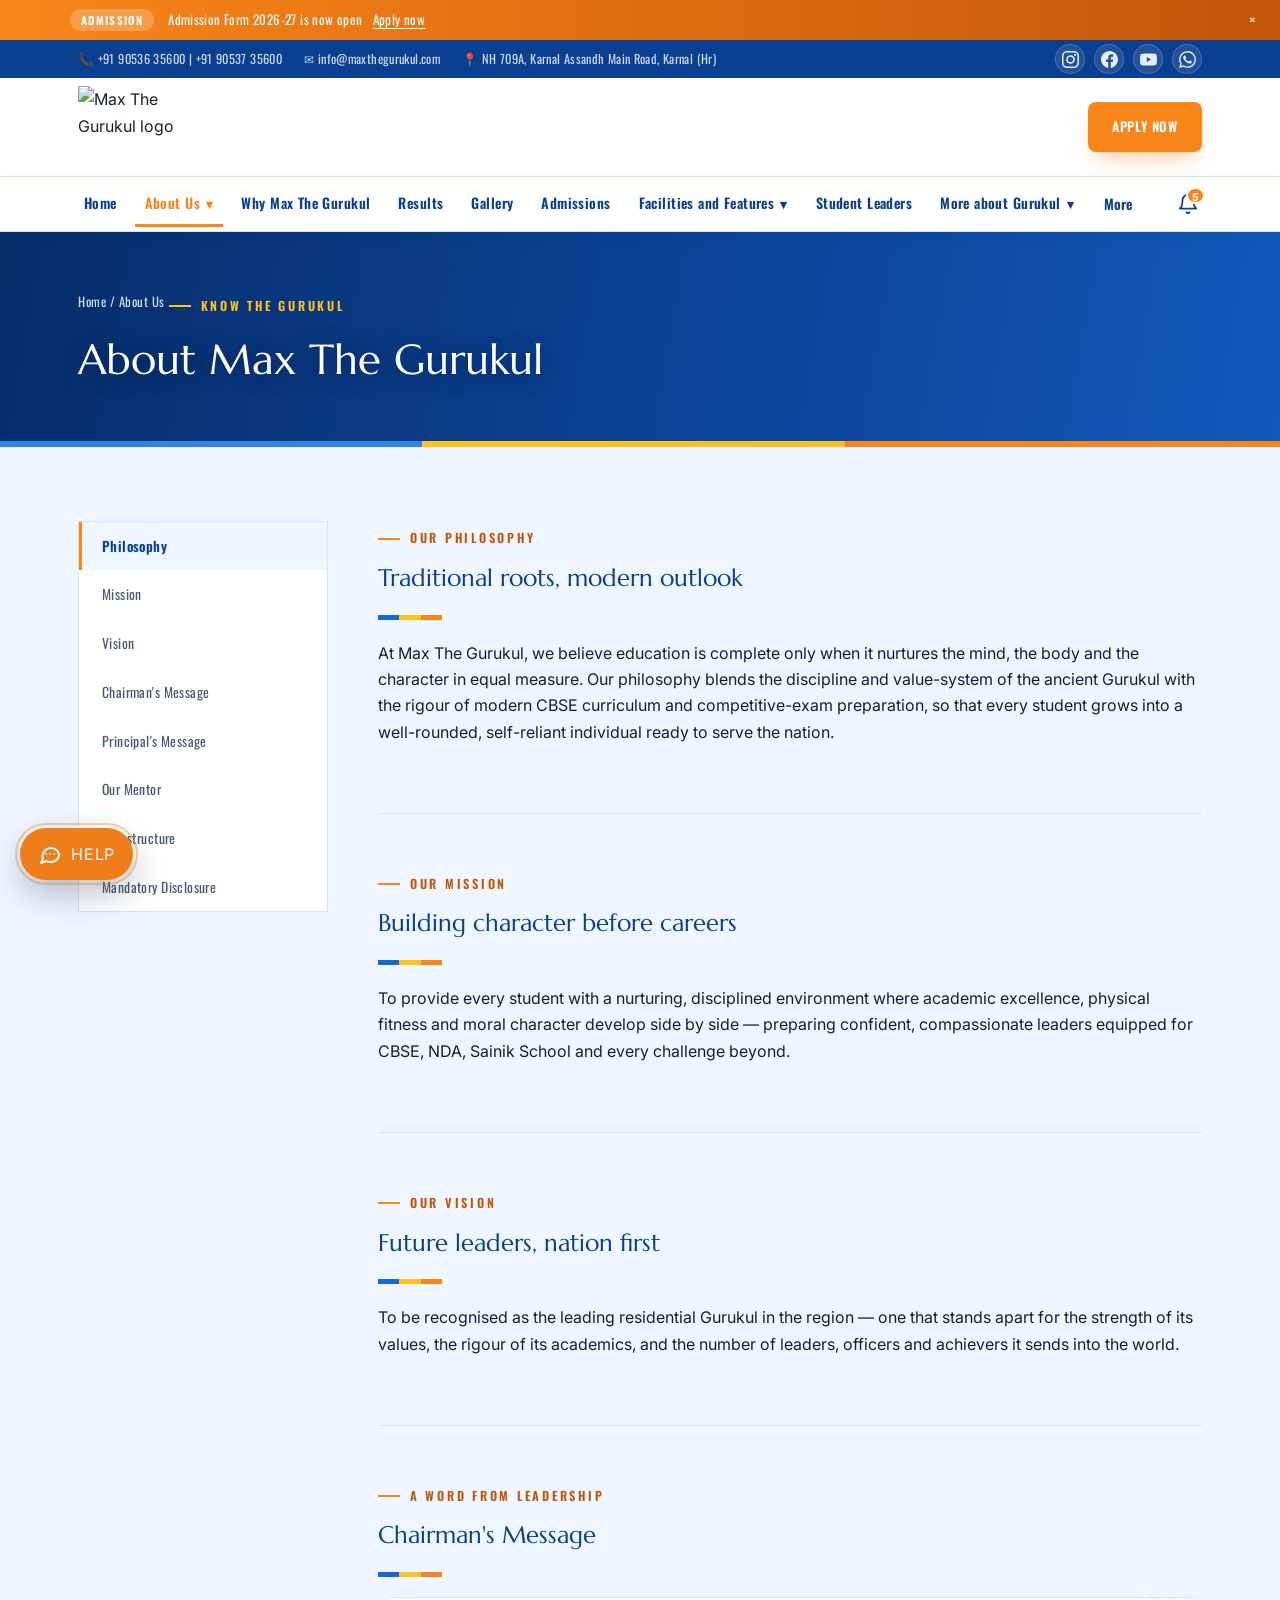
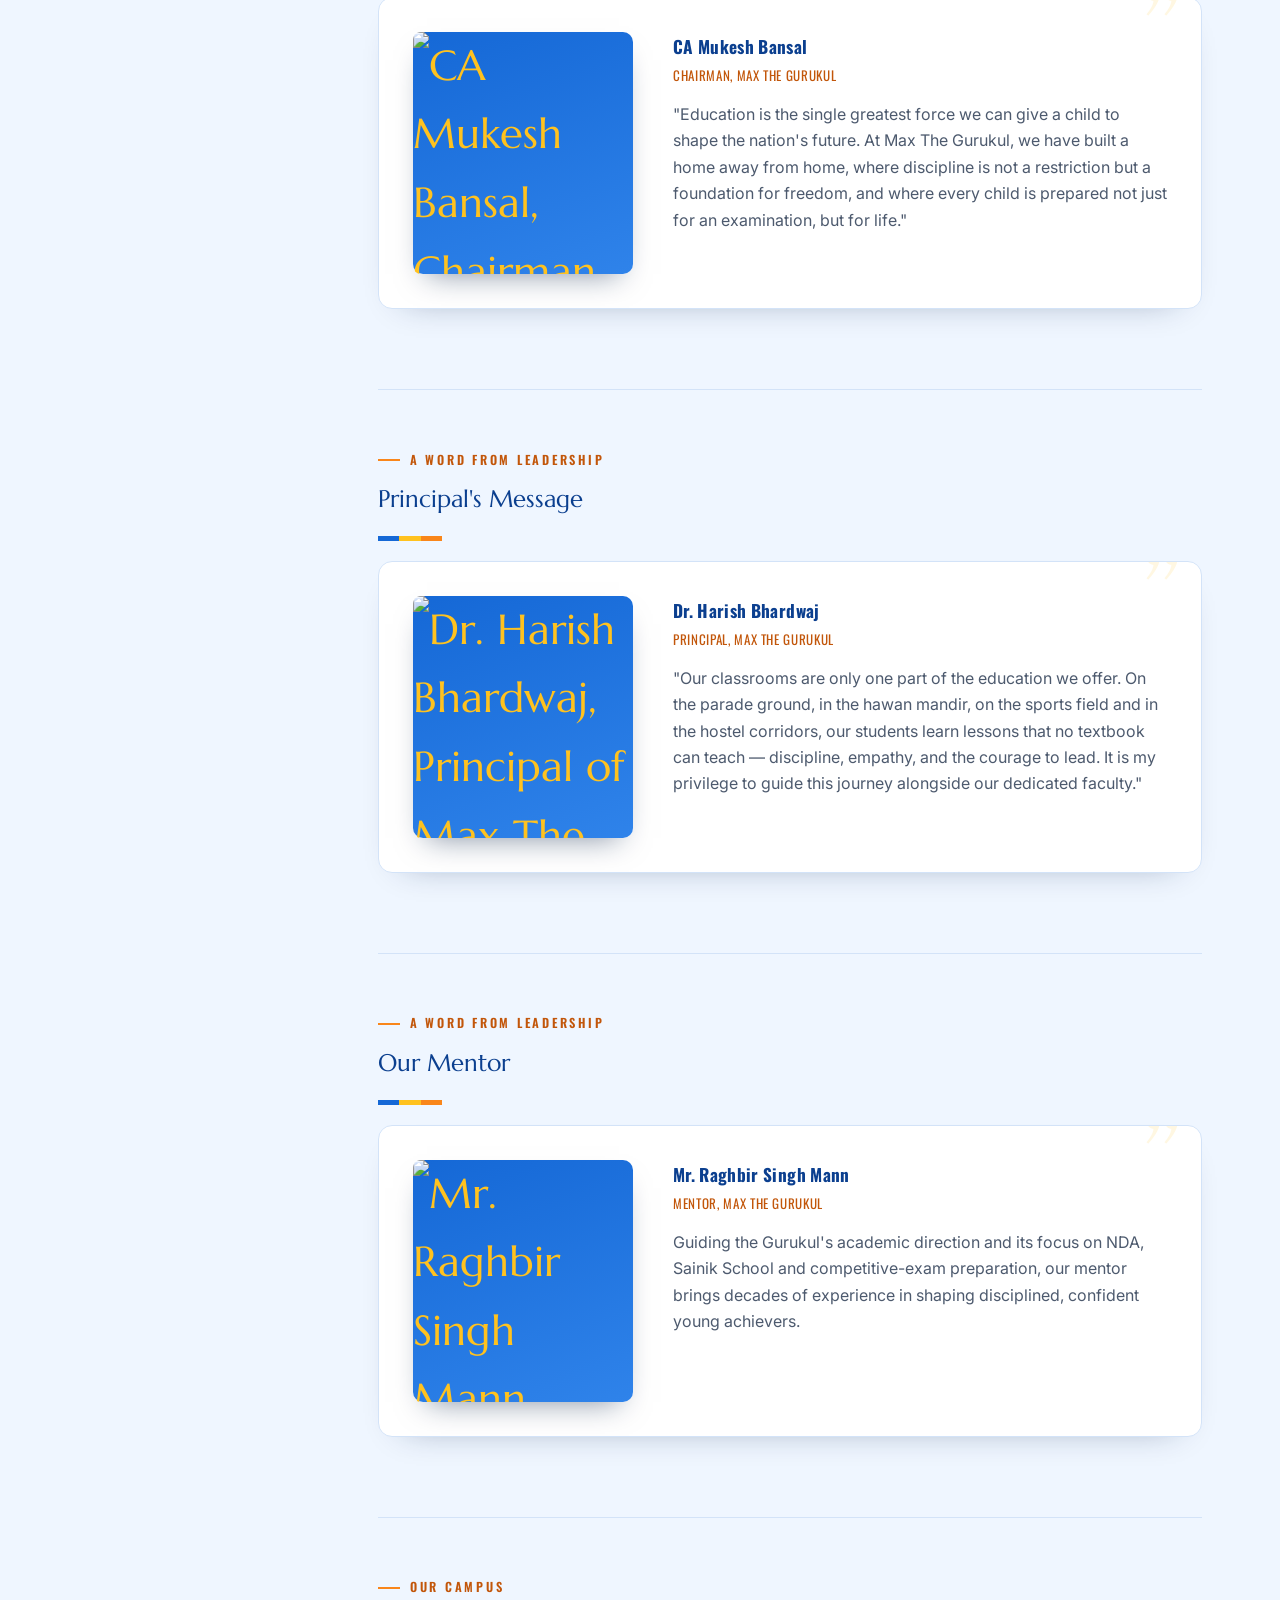
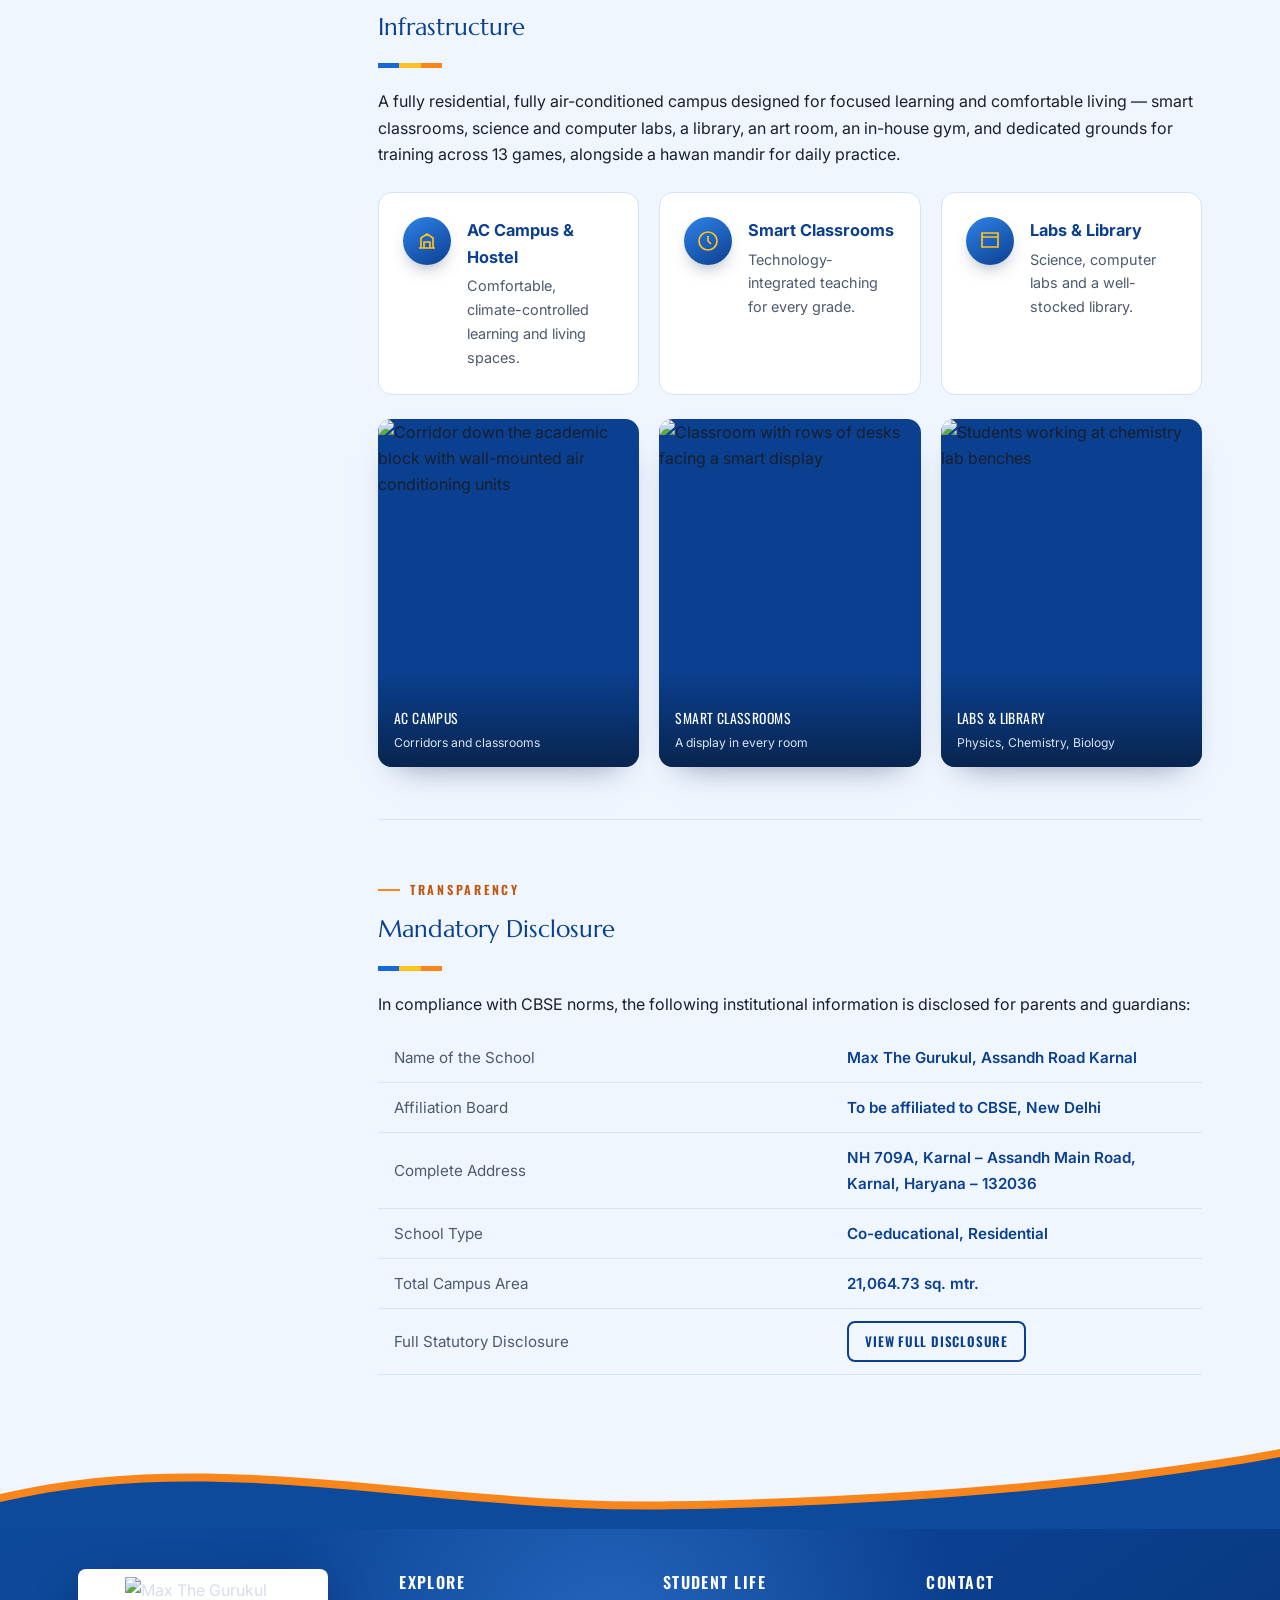
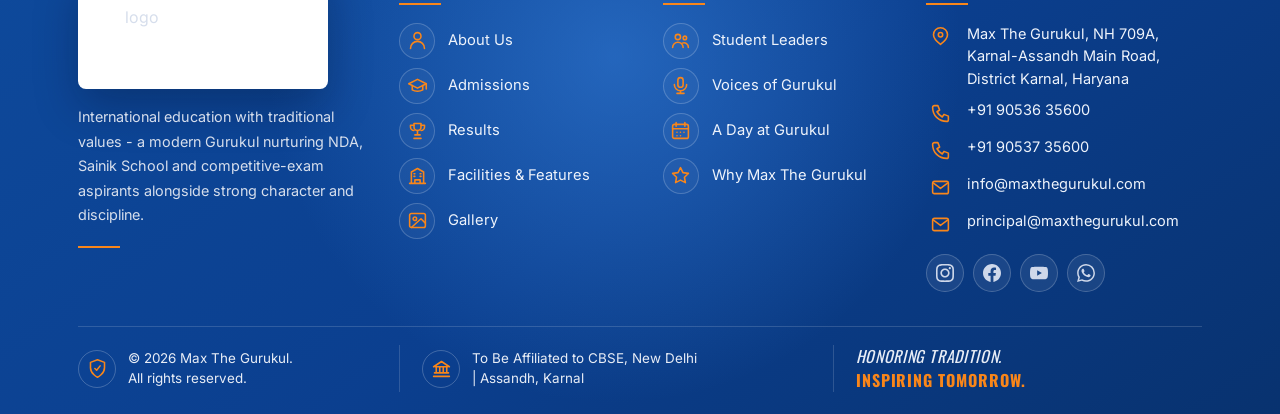
==== commit d8838929: "Add files via upload" ====
--- a/about.html
+++ b/about.html
@@ -5,8 +5,9 @@
 <meta name="viewport" content="width=device-width, initial-scale=1.0">
 <title>About Us | Max The Gurukul, Karnal</title>
 <meta name="description" content="Philosophy, mission, vision, chairman & principal messages, infrastructure and mandatory disclosure for Max The Gurukul.">
-<link rel="icon" href="images/logo.png">
+<link rel="icon" type="image/png" href="images/favicon.png">
 <link rel="stylesheet" href="css/style.css">
+<link rel="stylesheet" href="css/chatbot.css">
 </head>
 <body>
 <a class="skip-link" href="#main-content">Skip to main content</a>
@@ -29,7 +30,11 @@
 <header class="site-header">
   <div class="nav-row wrap">
     <a href="index.html" class="brand">
-      <img src="images/logo.png" alt="Max The Gurukul logo">
+      <picture>
+        <source type="image/webp" srcset="images/optimized/logo-160.webp 160w, images/optimized/logo-320.webp 320w, images/optimized/logo-480.webp 480w" sizes="122px">
+        <img src="images/optimized/logo-160.png" srcset="images/optimized/logo-160.png 160w, images/optimized/logo-320.png 320w, images/optimized/logo-480.png 480w" sizes="122px"
+             width="480" height="320" alt="Max The Gurukul logo" decoding="async">
+      </picture>
       <span class="brand-text">
         <span>The Future Begins Here</span>
         <span>MAX THE GURUKUL</span>
@@ -152,7 +157,7 @@
         <h2 style="margin:10px 0 16px;">Chairman's Message</h2>
         <div class="stripe" style="margin-bottom:20px;"><span class="b1"></span><span class="b2"></span><span class="b3"></span></div>
         <div class="message-block">
-          <div class="portrait">MB</div>
+          <div class="portrait"><img src="images/Faculty%20images/Chairman.jpg" alt="CA Mukesh Bansal, Chairman of Max The Gurukul" loading="lazy"></div>
           <div>
             <strong class="leader-name">CA Mukesh Bansal</strong>
             <span class="role">Chairman, Max The Gurukul</span>
@@ -166,7 +171,7 @@
         <h2 style="margin:10px 0 16px;">Principal's Message</h2>
         <div class="stripe" style="margin-bottom:20px;"><span class="b1"></span><span class="b2"></span><span class="b3"></span></div>
         <div class="message-block">
-          <div class="portrait">HB</div>
+          <div class="portrait"><img src="images/Faculty%20images/principalnew.jpeg" alt="Dr. Harish Bhardwaj, Principal of Max The Gurukul" loading="lazy"></div>
           <div>
             <strong class="leader-name">Dr. Harish Bhardwaj</strong>
             <span class="role">Principal, Max The Gurukul</span>
@@ -180,7 +185,7 @@
         <h2 style="margin:10px 0 16px;">Our Mentor</h2>
         <div class="stripe" style="margin-bottom:20px;"><span class="b1"></span><span class="b2"></span><span class="b3"></span></div>
         <div class="message-block">
-          <div class="portrait">RM</div>
+          <div class="portrait"><img src="images/Faculty%20images/mentor.jpg" alt="Mr. Raghbir Singh Mann, Mentor of Max The Gurukul" loading="lazy"></div>
           <div>
             <strong class="leader-name">Mr. Raghbir Singh Mann</strong>
             <span class="role">Mentor, Max The Gurukul</span>
@@ -198,6 +203,41 @@
           <div class="tile"><div class="ico"><svg viewBox="0 0 24 24"><path d="M4 19h16M6 19V9l6-4 6 4v10M9 19v-6h6v6"/></svg></div><div><h4>AC Campus & Hostel</h4><p>Comfortable, climate-controlled learning and living spaces.</p></div></div>
           <div class="tile"><div class="ico"><svg viewBox="0 0 24 24"><circle cx="12" cy="12" r="9"/><path d="M12 7v5l3 3"/></svg></div><div><h4>Smart Classrooms</h4><p>Technology-integrated teaching for every grade.</p></div></div>
           <div class="tile"><div class="ico"><svg viewBox="0 0 24 24"><path d="M4 4h16v14H4z"/><path d="M4 8h16"/></svg></div><div><h4>Labs & Library</h4><p>Science, computer labs and a well-stocked library.</p></div></div>
+        </div>
+
+        <!-- One photograph per tile above: the corridor for the AC campus, a
+             classroom for the smart displays, the lab bench for labs. These are
+             different frames from the ones on infrastructure.html rather than the
+             same files reused. All 3:4, so the row is uniform and object-fit has
+             nothing to discard. Served from images/optimized/; see tools/README.md. -->
+        <div class="photo-gallery portrait-set" style="margin-top:24px;">
+          <figure>
+            <picture>
+              <source type="image/webp" srcset="images/optimized/campus-corridor-400.webp 400w, images/optimized/campus-corridor-640.webp 640w, images/optimized/campus-corridor-900.webp 900w, images/optimized/campus-corridor-1280.webp 1280w" sizes="(max-width:480px) calc(100vw - 56px), (max-width:760px) calc((100vw - 70px) / 2), (max-width:980px) calc((100vw - 96px) / 3), (max-width:1180px) calc((100vw - 396px) / 3), 261px">
+              <img src="images/optimized/campus-corridor-640.jpg" srcset="images/optimized/campus-corridor-400.jpg 400w, images/optimized/campus-corridor-640.jpg 640w, images/optimized/campus-corridor-900.jpg 900w, images/optimized/campus-corridor-1280.jpg 1280w"
+                   sizes="(max-width:480px) calc(100vw - 56px), (max-width:760px) calc((100vw - 70px) / 2), (max-width:980px) calc((100vw - 96px) / 3), (max-width:1180px) calc((100vw - 396px) / 3), 261px"
+                   width="1280" height="1707" alt="Corridor down the academic block with wall-mounted air conditioning units" loading="lazy" decoding="async">
+            </picture>
+            <figcaption>AC Campus<small>Corridors and classrooms</small></figcaption>
+          </figure>
+          <figure>
+            <picture>
+              <source type="image/webp" srcset="images/optimized/classroom-rows-400.webp 400w, images/optimized/classroom-rows-640.webp 640w, images/optimized/classroom-rows-900.webp 900w, images/optimized/classroom-rows-1280.webp 1280w" sizes="(max-width:480px) calc(100vw - 56px), (max-width:760px) calc((100vw - 70px) / 2), (max-width:980px) calc((100vw - 96px) / 3), (max-width:1180px) calc((100vw - 396px) / 3), 261px">
+              <img src="images/optimized/classroom-rows-640.jpg" srcset="images/optimized/classroom-rows-400.jpg 400w, images/optimized/classroom-rows-640.jpg 640w, images/optimized/classroom-rows-900.jpg 900w, images/optimized/classroom-rows-1280.jpg 1280w"
+                   sizes="(max-width:480px) calc(100vw - 56px), (max-width:760px) calc((100vw - 70px) / 2), (max-width:980px) calc((100vw - 96px) / 3), (max-width:1180px) calc((100vw - 396px) / 3), 261px"
+                   width="1280" height="1707" alt="Classroom with rows of desks facing a smart display" loading="lazy" decoding="async">
+            </picture>
+            <figcaption>Smart Classrooms<small>A display in every room</small></figcaption>
+          </figure>
+          <figure>
+            <picture>
+              <source type="image/webp" srcset="images/optimized/chemistry-lab-bench-400.webp 400w, images/optimized/chemistry-lab-bench-640.webp 640w, images/optimized/chemistry-lab-bench-900.webp 900w, images/optimized/chemistry-lab-bench-1280.webp 1280w" sizes="(max-width:480px) calc(100vw - 56px), (max-width:760px) calc((100vw - 70px) / 2), (max-width:980px) calc((100vw - 96px) / 3), (max-width:1180px) calc((100vw - 396px) / 3), 261px">
+              <img src="images/optimized/chemistry-lab-bench-640.jpg" srcset="images/optimized/chemistry-lab-bench-400.jpg 400w, images/optimized/chemistry-lab-bench-640.jpg 640w, images/optimized/chemistry-lab-bench-900.jpg 900w, images/optimized/chemistry-lab-bench-1280.jpg 1280w"
+                   sizes="(max-width:480px) calc(100vw - 56px), (max-width:760px) calc((100vw - 70px) / 2), (max-width:980px) calc((100vw - 96px) / 3), (max-width:1180px) calc((100vw - 396px) / 3), 261px"
+                   width="1280" height="1707" alt="Students working at chemistry lab benches" loading="lazy" decoding="async">
+            </picture>
+            <figcaption>Labs &amp; Library<small>Physics, Chemistry, Biology</small></figcaption>
+          </figure>
         </div>
       </div>
 
@@ -225,7 +265,11 @@
     <div class="footer-grid">
       <div>
         <div class="fbrand">
-          <img src="images/logo.png" alt="Max The Gurukul logo">
+          <picture>
+            <source type="image/webp" srcset="images/optimized/logo-240.webp 240w, images/optimized/logo-480.webp 480w" sizes="250px">
+            <img src="images/optimized/logo-320.png" srcset="images/optimized/logo-240.png 240w, images/optimized/logo-320.png 320w, images/optimized/logo-480.png 480w" sizes="250px"
+                 width="250" height="167" alt="Max The Gurukul logo" decoding="async" loading="lazy">
+          </picture>
         </div>
         <p>International education with traditional values — a modern Gurukul nurturing NDA, Sainik School and competitive-exam aspirants alongside strong character and discipline.</p>
       </div>
@@ -270,6 +314,7 @@
   </div>
 </footer>
 <script src="js/script.js"></script>
+<script src="js/chatbot.js"></script>
 <script src="js/notifications.js"></script>
 </body>
 </html>
--- a/css/style.css
+++ b/css/style.css
@@ -1,7 +1,7 @@
 @charset "UTF-8";
 /* ============================================================
    MAX THE GURUKUL — stylesheet
-   Tokens: Navy (institution) / Gold (honour) / Orange (energy)
+   Tokens: Crest Blue (institution) / Gold (honour) / Orange (energy)
    Signature: the "Parade Stripe" — a three-band rule drawn from
    the sash in the school crest, used to mark every section break.
    ============================================================ */
@@ -9,17 +9,30 @@
 @import url('https://fonts.googleapis.com/css2?family=Marcellus&family=Oswald:wght@400;500;600;700&family=Inter:wght@400;500;600;700&display=swap');
 
 :root{
-  --navy:      #10366e;
-  --navy-deep: #082247;
-  --navy-mid:  #1c4d8f;
-  --gold:      #d9a01c;
-  --gold-deep: #b3810e;
-  --orange:    #ef7d1a;
-  --cream:     #faf6ee;
+  /* Palette is sampled straight off the school crest: the bright royal blue of
+     the shield and wordmark, the signal orange of the laurel and the "g".
+     The old scheme leaned on near-black navy and a mustard gold over a beige
+     page — institutional, but heavy. These are the same three hues pitched
+     several stops brighter so the site reads like a school, not a ministry. */
+  --blue:       #1568d6;  /* crest blue — the primary */
+  --blue-deep:  #0b3f8f;  /* depth without going black */
+  --blue-mid:   #2f83ea;
+  --blue-soft:  #e8f1fd;  /* tinted panel fill */
+
+  /* The original token names are kept and simply re-pointed at the brighter
+     hues, so all 14 pages inherit the new palette without editing 200+ call
+     sites. --navy* now means "brand blue", not "navy". */
+  --navy:      var(--blue);
+  --navy-deep: var(--blue-deep);
+  --navy-mid:  var(--blue-mid);
+  --gold:      #ffc21f;
+  --gold-deep: #c2560a;  /* eyebrow ink — the old #b3810e failed contrast on light */
+  --orange:    #f9861a;  /* crest orange */
+  --cream:     #eff6ff;  /* page ground: a cool blue-white, was beige #faf6ee */
   --paper:     #ffffff;
-  --ink:       #1a1d24;
-  --ink-soft:  #4a5063;
-  --line:      #e4dfd2;
+  --ink:       #17202e;
+  --ink-soft:  #4d5a6e;
+  --line:      #d3e3f8;  /* hairlines now tint blue, was beige */
   --radius:    8px;
   --max-w:     1180px;
 }
@@ -99,36 +112,75 @@
 
 /* ---------- Buttons ---------- */
 .btn{
+  position:relative; overflow:hidden;
   display:inline-flex; align-items:center; gap:10px;
   font-family:'Oswald',sans-serif; font-weight:600;
   letter-spacing:.06em; text-transform:uppercase; font-size:.82rem;
   padding:14px 26px; border-radius:var(--radius); border:2px solid transparent;
-  cursor:pointer; transition:transform .15s ease, background .2s ease, color .2s ease;
-}
-.btn:hover{ transform:translateY(-2px); }
-.btn-primary{ background:var(--orange); color:#fff; }
-.btn-primary:hover{ background:#d76c0f; }
+  cursor:pointer;
+  transition:transform .2s cubic-bezier(.2,.7,.3,1), background .2s ease,
+             color .2s ease, box-shadow .25s ease, border-color .2s ease;
+}
+/* Light sweeps across the face on hover — one shared gloss for every button. */
+.btn::after{
+  content:""; position:absolute; inset:0; pointer-events:none;
+  background:linear-gradient(115deg, transparent 40%, rgba(255,255,255,.28) 50%, transparent 60%);
+  transform:translateX(-110%);
+  transition:transform .6s cubic-bezier(.2,.7,.3,1);
+}
+.btn:hover::after{ transform:translateX(110%); }
+.btn > *{ position:relative; z-index:1; }
+.btn:hover{ transform:translateY(-3px); }
+.btn:active{ transform:translateY(-1px); }
+.btn-primary{ background:var(--orange); color:#fff; box-shadow:0 10px 22px -10px rgba(239,125,26,.65); }
+.btn-primary:hover{ background:#d76c0f; box-shadow:0 16px 30px -12px rgba(239,125,26,.75); }
 .btn-outline{ border-color:currentColor; background:transparent; }
+.btn-outline:hover{ box-shadow:0 10px 22px -12px rgba(8,34,71,.4); }
 .btn-outline.on-navy{ color:#fff; }
-.btn-gold{ background:var(--gold); color:var(--navy-deep); }
-.btn-gold:hover{ background:#c68f16; }
+.btn-gold{ background:var(--gold); color:var(--navy-deep); box-shadow:0 10px 22px -10px rgba(217,160,28,.7); }
+.btn-gold:hover{ background:#c68f16; box-shadow:0 16px 30px -12px rgba(217,160,28,.8); }
 
 /* ============== HEADER ============== */
 .topbar{
   background:var(--navy-deep); color:#cfd8ea; font-family:'Oswald',sans-serif;
   font-size:.78rem; letter-spacing:.03em;
 }
-.topbar .wrap{ display:flex; justify-content:space-between; align-items:center; padding:7px 28px; flex-wrap:wrap; gap:6px; }
+.topbar .wrap{ display:flex; justify-content:space-between; align-items:center; padding:4px 28px; flex-wrap:wrap; gap:6px; }
 .topbar a{ color:#cfd8ea; }
 .topbar .contact-bits{ display:flex; gap:22px; flex-wrap:wrap; }
-.topbar .socials{ display:flex; gap:14px; }
+.topbar .socials{ display:flex; gap:9px; align-items:center; }
 .topbar .socials a{
-  padding: 4px 12px;
-  border-radius: var(--radius);
-  background: var(--paper);
-  color: var(--navy-deep);
-  font-weight: 500;
-}
+  display:inline-flex; align-items:center; justify-content:center;
+  width:30px; height:30px; padding:0;
+  border-radius:50%;
+  overflow:hidden; font-size:0; line-height:0;
+  background:rgba(255,255,255,.10);
+  border:1px solid rgba(255,255,255,.18);
+  color:#e6ecf8;
+  transition:background .22s ease, color .2s ease, border-color .22s ease, transform .2s ease;
+}
+.topbar .socials a:hover{ transform:translateY(-1px); color:#fff; border-color:transparent; }
+
+/* Brand glyphs are injected by js/script.js so all 14 pages share one source. */
+.social-ico{ width:17px; height:17px; flex:none; display:block; fill:currentColor; }
+
+/* Each network lights up in its own colour on hover — the icon is the cue,
+   the brand colour is the confirmation. */
+.topbar .socials a[data-social="instagram"]:hover{
+  background:linear-gradient(45deg,#f09433,#dc2743 55%,#bc1888);
+}
+.topbar .socials a[data-social="facebook"]:hover{ background:#1877f2; }
+.topbar .socials a[data-social="youtube"]:hover{ background:#ff0000; }
+.topbar .socials a[data-social="whatsapp"]:hover{ background:#25d366; }
+.topbar .socials a[data-social="x"]:hover{ background:#000; }
+.topbar .socials a[data-social="linkedin"]:hover{ background:#0a66c2; }
+
+.brand-bar{ background:var(--paper); border-bottom:1px solid var(--line); }
+.brand-row{
+  min-height:94px; padding:8px 28px;
+  display:flex; align-items:center; justify-content:space-between; gap:24px;
+}
+.brand-row > .btn{ flex:none; white-space:nowrap; padding:12px 22px; }
 
 header.site-header{
   background:var(--paper);
@@ -136,7 +188,7 @@
   border-bottom:1px solid var(--line);
   box-shadow:0 2px 14px rgba(8,34,71,.05);
 }
-.nav-row{ display:flex; align-items:center; justify-content:space-between; padding:8px 20px; gap:18px; min-height:72px; }
+.nav-row{ display:flex; align-items:center; justify-content:center; padding:2px 20px; gap:18px; min-height:54px; }
 .brand{
   display:flex; align-items:center; gap:14px;
   padding:0;
@@ -148,13 +200,13 @@
 .brand:hover{ background:transparent; transform:none; box-shadow:none; }
 .brand img{
   display:block;
-  width:100px;
-  max-width:100px;
+  width:122px;
+  max-width:122px;
   height:auto;
-  border-radius:18px;
-  background:#fff;
-  padding:6px;
-  box-shadow:0 12px 28px rgba(16,54,110,.12);
+  border-radius:0;
+  background:transparent;
+  padding:0;
+  box-shadow:none;
 }
 nav.primary-nav{
   flex:1;
@@ -166,7 +218,7 @@
   min-width:0;
 }
 .brand .brand-text{
-  display:block; /* Make the brand text visible */
+  display:none;
 }
 .brand .brand-text span{
   display: block;
@@ -241,6 +293,7 @@
 }
 .more-item{ display:none; position:relative; }
 .more-item .dropdown{ left:auto; right:0; min-width:240px; opacity:0; visibility:hidden; transform:translateY(6px); transition:opacity .16s ease, transform .16s ease, visibility .16s ease; }
+nav.primary-nav .more-item > .dropdown{ left:auto; right:0; }
 .more-item:hover .dropdown,
 .more-item.open .dropdown{
   opacity:1; visibility:visible; transform:translateY(0); pointer-events:auto;
@@ -383,77 +436,267 @@
 /* Drawer-only chrome — hidden on desktop, revealed in the mobile media query. */
 .drawer-cta, .drawer-contact{ display:none; }
 
-/* ============== HERO ============== */
+/* ============== HERO ==============
+   The campus itself carries this section. Three exterior photographs cross-fade
+   behind the copy on a 24s loop, each one drifting in scale so the frame never
+   sits still — a visitor should feel they are already standing at the gate.
+   Readability comes from a blue wash that is dense on the left, where the type
+   sits, and thins out to the right so the building stays legible as a building. */
 .hero{
+  position:relative; isolation:isolate; overflow:hidden;
+  display:flex; align-items:center;
+  min-height:clamp(540px, 80vh, 760px);
+  padding:92px 0 104px;
+  background:var(--blue-deep);
+  color:#fff;
+}
+.hero-media{ position:absolute; inset:0; z-index:-3; }
+.hero-slide{
+  position:absolute; inset:0;
+  background-size:cover; background-position:center 40%;
+  opacity:0;
+  animation:heroPan 24s linear infinite;
+  will-change:opacity, transform;
+}
+.hero-slide.s1{ background-image:url('../images/school-building-2.jpg'); animation-delay:0s; }
+.hero-slide.s2{ background-image:url('../images/school-building-1.jpg'); animation-delay:8s; }
+.hero-slide.s3{ background-image:url('../images/school-building-3.jpg'); animation-delay:16s; }
+/* Hold for a third of the loop, hand over in a 2s dissolve, then drift on
+   unseen back to the start scale — the reset is invisible because opacity is 0. */
+@keyframes heroPan{
+  0%              { opacity:0; transform:scale(1.04); }
+  2%              { opacity:1; }
+  31%             { opacity:1; }
+  36%, 100%       { opacity:0; transform:scale(1.15); }
+}
+
+/* Left-dense blue wash: brand colour over the photograph, and the contrast
+   floor for every piece of white type in the section. */
+.hero::before{
+  content:""; position:absolute; inset:0; z-index:-2; pointer-events:none;
+  background:
+    linear-gradient(100deg,
+      rgba(7,44,104,.93)  0%,
+      rgba(11,63,143,.84) 38%,
+      rgba(21,104,214,.48) 70%,
+      rgba(47,131,234,.24) 100%),
+    linear-gradient(to top, rgba(6,35,86,.72), transparent 52%);
+}
+/* Warm bloom in the top-right corner, so the crest's orange is present in the
+   first thing anyone sees. */
+.hero::after{
+  content:""; position:absolute; z-index:-1; right:-8%; top:-18%;
+  width:54vmax; height:54vmax; border-radius:50%; pointer-events:none;
+  background:radial-gradient(circle, rgba(249,134,26,.30), transparent 60%);
+}
+
+.hero-inner{ position:relative; max-width:820px; }
+.hero .eyebrow{ color:var(--gold); }
+.hero .eyebrow::before{ background:var(--gold); }
+.hero h1{
+  color:#fff;
+  font-size:clamp(2.4rem, 5.2vw, 4.2rem);
+  line-height:1.05; letter-spacing:-.015em;
+  margin:18px 0 22px;
+  text-shadow:0 2px 30px rgba(4,24,58,.5);
+}
+.hero h1 em{ font-style:normal; color:var(--gold); }
+.hero p.lead{
+  color:#e2ecfb; font-size:clamp(1.02rem,1.25vw,1.16rem);
+  max-width:620px; text-shadow:0 1px 14px rgba(4,24,58,.45);
+}
+.hero .cta-row{ display:flex; gap:16px; margin-top:32px; flex-wrap:wrap; }
+
+/* Stats read as frosted plaques lifted off the photograph rather than text
+   floating on it — the blur is what keeps them legible over the brighter
+   right-hand side of the frame. */
+.hero-stats{
+  display:flex; flex-wrap:wrap; gap:14px;
+  margin-top:42px; padding:0; border:0;
+}
+.hero-stats div{
+  flex:1 1 160px; padding:15px 20px;
+  border:1px solid rgba(255,255,255,.24);
+  border-left:3px solid var(--gold);
+  border-radius:14px;
+  background:rgba(255,255,255,.11);
+  backdrop-filter:blur(7px); -webkit-backdrop-filter:blur(7px);
+  transition:background .25s ease, border-left-color .25s ease, transform .25s cubic-bezier(.2,.7,.3,1);
+}
+.hero-stats div:hover{
+  transform:translateY(-4px);
+  background:rgba(255,255,255,.17);
+  border-left-color:var(--orange);
+}
+.hero-stats strong{
+  display:block; font-family:'Oswald',sans-serif;
+  font-size:1.85rem; line-height:1.1; color:#fff;
+}
+.hero-stats span{
+  font-size:.76rem; color:#cfdcf2;
+  text-transform:uppercase; letter-spacing:.07em;
+}
+
+/* Scroll cue — the hero is tall enough that first-time visitors need telling
+   there is more below the fold. */
+.hero-scroll{
+  position:absolute; z-index:2; left:50%; bottom:26px; translate:-50% 0;
+  display:inline-flex; flex-direction:column; align-items:center; gap:6px;
+  font-family:'Oswald',sans-serif; font-size:.7rem; letter-spacing:.2em;
+  text-transform:uppercase; color:rgba(255,255,255,.8);
+  transition:color .2s ease;
+}
+.hero-scroll:hover{ color:#fff; }
+.hero-scroll svg{
+  width:20px; height:20px; fill:none; stroke:currentColor;
+  stroke-width:2; stroke-linecap:round; stroke-linejoin:round;
+  animation:scrollNudge 1.9s ease-in-out infinite;
+}
+@keyframes scrollNudge{
+  0%,100%{ transform:translateY(0);   opacity:.75; }
+  50%    { transform:translateY(5px); opacity:1;   }
+}
+
+@media (prefers-reduced-motion:reduce){
+  .hero-slide{ animation:none; }
+  .hero-slide.s1{ opacity:1; }
+  .hero-scroll svg{ animation:none; }
+}
+
+/* ============== PAGE HERO (inner pages) ==============
+   The same campus-behind-blue treatment as the homepage, at a quieter volume:
+   one still frame, no motion, and a denser wash — these bands are only 56px of
+   breathing room around a title, so the photograph reads as texture, not
+   subject. Keeps all 13 inner pages visually of a piece with the front door. */
+.page-hero{
+  position:relative; isolation:isolate; overflow:hidden;
+  padding:56px 0 46px; color:#fff;
+  background:
+    linear-gradient(100deg, rgba(7,44,104,.94) 0%, rgba(11,63,143,.88) 46%, rgba(21,104,214,.62) 100%),
+    url('../images/school-building-2.jpg') center 38%/cover no-repeat,
+    var(--blue-deep);
+}
+.page-hero > *{ position:relative; }
+.page-hero::after{ content:""; position:absolute; left:0; right:0; bottom:0; height:6px;
+  background:linear-gradient(90deg, var(--blue-mid) 33%, var(--gold) 33% 66%, var(--orange) 66%); }
+.page-hero .eyebrow{ color:var(--gold); }
+.page-hero .eyebrow::before{ background:var(--gold); }
+.page-hero h1{ color:#fff; font-size:clamp(1.9rem,3.6vw,2.6rem); margin:10px 0 6px; text-shadow:0 2px 20px rgba(4,24,58,.5); }
+.breadcrumb{ font-family:'Oswald',sans-serif; font-size:.8rem; color:#cfdcf2; letter-spacing:.04em; }
+.breadcrumb a:hover{ color:var(--gold); }
+
+/* ============== VALUES / THE SEVEN PILLARS ============== */
+/* The seven values are the school's core story, so they get the most deliberate
+   treatment on the page: a banded section, a numbered card each, and a per-pillar
+   accent drawn from the crest palette. Layout is a 4-over-3 pyramid on a 12-column
+   grid — the odd seventh value reads as intentional rather than left over. */
+.values-section{
   position:relative; overflow:hidden;
   background:
-    radial-gradient(circle at 85% 15%, rgba(217,160,28,.18), transparent 46%),
-    linear-gradient(160deg, var(--navy-deep), var(--navy) 62%, var(--navy-mid));
-  color:#fff; padding:96px 0 84px;
-}
-.hero::before{
-  content:""; position:absolute; inset:0; opacity:.10; pointer-events:none;
+    radial-gradient(ellipse 70% 55% at 50% 0%, rgba(16,54,110,.07), transparent 70%),
+    radial-gradient(ellipse 50% 40% at 92% 88%, rgba(239,125,26,.09), transparent 70%),
+    var(--cream);
+}
+/* Faint grid, echoing the hero, so the band has texture without noise. */
+.values-section::before{
+  content:""; position:absolute; inset:0; pointer-events:none; opacity:.5;
   background-image:
-    linear-gradient(rgba(255,255,255,.5) 1px, transparent 1px),
-    linear-gradient(90deg, rgba(255,255,255,.5) 1px, transparent 1px);
-  background-size:44px 44px;
-}
-.hero-grid{ position:relative; display:grid; grid-template-columns:1.15fr .85fr; gap:50px; align-items:center; }
-.hero .eyebrow{ color:var(--gold); }
-.hero h1{ color:#fff; font-size:clamp(2.3rem,4.4vw,3.6rem); line-height:1.12; margin:16px 0 20px; }
-.hero h1 em{ font-style:normal; color:var(--gold); }
-.hero p.lead{ color:#d3dcee; font-size:1.12rem; max-width:560px; }
-.hero .cta-row{ display:flex; gap:16px; margin-top:30px; flex-wrap:wrap; }
-.hero-badge{
-  background:rgba(255,255,255,.08); border:1px solid rgba(255,255,255,.20);
-  border-radius:24px; padding:32px; backdrop-filter:blur(3px);
-  box-shadow:0 24px 50px rgba(2,20,54,.18);
-  max-width:420px; margin:0 auto;
-}
-.hero-badge .crest{
-  width: 260px; height:auto; margin:0 auto 18px;
-  box-shadow:0 16px 32px rgba(8,34,71,.18);
-  object-fit:contain;
-  border-radius:12px;
-}
-.hero-badge h4{ color:#fff; text-align:center; font-size:1.1rem; }
-.hero-badge p{ text-align:center; color:#c3cbdc; font-size:.96rem; margin-bottom:0; }
-
-.hero-stats{ display:grid; grid-template-columns:repeat(3,1fr); gap:18px; margin-top:40px; border-top:1px solid rgba(255,255,255,.18); padding-top:26px; }
-.hero-stats div{ text-align:left; border-left:2px solid var(--gold); padding-left:16px; }
-.hero-stats div{ text-align:left; border-left:2px solid var(--gold); padding-left:16px; }
-.hero-stats strong{ display:block; font-family:'Oswald',sans-serif; font-size:1.7rem; color:#fff; }
-.hero-stats span{ font-size:.8rem; color:#b9c3d8; text-transform:uppercase; letter-spacing:.05em; }
-
-/* ============== PAGE HERO (inner pages) ============== */
-.page-hero{
-  background:linear-gradient(160deg, var(--navy-deep), var(--navy-mid));
-  color:#fff; padding:56px 0 46px; position:relative;
-}
-.page-hero::after{ content:""; position:absolute; left:0; right:0; bottom:0; height:6px;
-  background:linear-gradient(90deg, var(--navy) 33%, var(--gold) 33% 66%, var(--orange) 66%); }
-.page-hero .eyebrow{ color:var(--gold); }
-.page-hero h1{ color:#fff; font-size:clamp(1.9rem,3.6vw,2.6rem); margin:10px 0 6px; }
-.breadcrumb{ font-family:'Oswald',sans-serif; font-size:.8rem; color:#b9c3d8; letter-spacing:.04em; }
-.breadcrumb a:hover{ color:var(--gold); }
-
-/* ============== VALUES / CARDS ============== */
-.values-grid{ display:grid; grid-template-columns:repeat(4,1fr); gap:22px; }
-.value-card{
-  background:var(--paper); border:1px solid var(--line); padding:26px 22px;
-  border-top:4px solid var(--navy); transition:box-shadow .2s ease, transform .2s ease;
-  border-radius:var(--radius);
-}
-.value-card:nth-child(2){ border-top-color:var(--gold); }
-.value-card:nth-child(3){ border-top-color:var(--orange); }
-.value-card:nth-child(4){ border-top-color:var(--navy-mid); }
-.value-card:nth-child(5){ border-top-color:var(--gold-deep); }
-.value-card:nth-child(6){ border-top-color:var(--navy); }
-.value-card:nth-child(7){ border-top-color:var(--orange); }
-.value-card:hover{ box-shadow:0 16px 30px rgba(8,34,71,.09); transform:translateY(-4px); }
-.value-card .num{ font-family:'Oswald',sans-serif; color:var(--line); font-size:1.6rem; font-weight:700; }
-.value-card h3{ font-size:1.18rem; margin:6px 0 10px; }
-.value-card p{ color:var(--ink-soft); font-size:.94rem; margin-bottom:0; }
+    linear-gradient(rgba(16,54,110,.05) 1px, transparent 1px),
+    linear-gradient(90deg, rgba(16,54,110,.05) 1px, transparent 1px);
+  background-size:52px 52px;
+  mask-image:linear-gradient(#000, transparent 78%);
+  -webkit-mask-image:linear-gradient(#000, transparent 78%);
+}
+.values-section > .wrap{ position:relative; }
+
+.section-head.centered{ margin:0 auto 52px; text-align:center; max-width:660px; }
+.section-head.centered .eyebrow{ justify-content:center; }
+
+.pillars{
+  display:grid; grid-template-columns:repeat(12,1fr); gap:22px;
+  margin:0; padding:0; list-style:none;
+  counter-reset:none;
+}
+.pillar{
+  --accent:var(--navy);
+  --accent-soft:rgba(16,54,110,.14);
+  position:relative; isolation:isolate; overflow:hidden;
+  grid-column:span 3;
+  background:var(--paper);
+  border:1px solid var(--line);
+  border-radius:16px;
+  padding:30px 24px 26px;
+  transition:transform .34s cubic-bezier(.2,.7,.3,1), box-shadow .34s ease, border-color .3s ease;
+}
+/* Second row: three cards at 4 columns each, so the row fills edge to edge. */
+.pillar:nth-child(n+5){ grid-column:span 4; }
+
+/* Accent rail across the top — a 3px hint that swells to 6px on hover.
+   Solid fallback first: browsers without color-mix() drop the gradient line
+   and keep a flat accent rail rather than rendering nothing. */
+.pillar::before{
+  content:""; position:absolute; left:0; right:0; top:0; height:3px;
+  background:var(--accent);
+  background:linear-gradient(90deg, var(--accent), color-mix(in srgb, var(--accent) 45%, var(--gold)));
+  transition:height .3s cubic-bezier(.2,.7,.3,1);
+}
+/* Accent wash that fades up from the base of the card on hover. */
+.pillar::after{
+  content:""; position:absolute; inset:0; z-index:-1; opacity:0;
+  background:linear-gradient(180deg, transparent 35%, var(--accent-soft));
+  transition:opacity .34s ease;
+}
+.pillar:hover, .pillar:focus-within{
+  transform:translateY(-7px);
+  border-color:transparent;
+  box-shadow:0 22px 44px -16px var(--accent-soft), 0 6px 16px rgba(8,34,71,.07);
+}
+.pillar:hover::before, .pillar:focus-within::before{ height:6px; }
+.pillar:hover::after, .pillar:focus-within::after{ opacity:1; }
+
+/* Ghost numeral, bottom-right. Big enough to give the card a graphic anchor,
+   pale enough to stay behind the copy. */
+.pillar-num{
+  position:absolute; right:14px; bottom:2px; z-index:-1;
+  font-family:'Oswald',sans-serif; font-weight:700; font-size:4.6rem; line-height:1;
+  color:transparent;
+  -webkit-text-stroke:1.5px var(--accent);
+  opacity:.13;
+  transition:opacity .34s ease, transform .34s cubic-bezier(.2,.7,.3,1);
+  pointer-events:none;
+}
+.pillar:hover .pillar-num{ opacity:.22; transform:translateY(-3px) scale(1.04); }
+
+.pillar-ico{
+  display:flex; align-items:center; justify-content:center;
+  width:52px; height:52px; margin-bottom:18px;
+  border-radius:14px;
+  background:var(--accent);
+  background:linear-gradient(150deg, var(--accent), color-mix(in srgb, var(--accent) 68%, #000));
+  box-shadow:0 10px 20px -8px var(--accent-soft);
+  transition:transform .38s cubic-bezier(.2,.7,.3,1), border-radius .38s ease;
+}
+.pillar-ico svg{
+  width:26px; height:26px; fill:none;
+  stroke:#fff; stroke-width:1.6; stroke-linecap:round; stroke-linejoin:round;
+}
+.pillar:hover .pillar-ico{ transform:rotate(-6deg) scale(1.07); border-radius:18px; }
+
+.pillar h3{
+  font-size:1.24rem; margin:0 0 9px; position:relative;
+  transition:color .25s ease;
+}
+.pillar:hover h3{ color:var(--accent); }
+.pillar p{ color:var(--ink-soft); font-size:.94rem; margin:0; position:relative; }
+
+/* Per-pillar accents. Navy → gold → orange, cycled so no two neighbours match. */
+.pillar.p1{ --accent:#10366e; --accent-soft:rgba(16,54,110,.20); }
+.pillar.p2{ --accent:#b3810e; --accent-soft:rgba(179,129,14,.22); }
+.pillar.p3{ --accent:#ef7d1a; --accent-soft:rgba(239,125,26,.24); }
+.pillar.p4{ --accent:#1c4d8f; --accent-soft:rgba(28,77,143,.22); }
+.pillar.p5{ --accent:#8a6a1f; --accent-soft:rgba(138,106,31,.22); }
+.pillar.p6{ --accent:#0d5a63; --accent-soft:rgba(13,90,99,.22); }
+.pillar.p7{ --accent:#c2410c; --accent-soft:rgba(194,65,12,.22); }
 
 .intro-block{ display:grid; grid-template-columns:.9fr 1.1fr; gap:56px; align-items:start; }
 .intro-block .crest-lg{ width:180px; }
@@ -462,55 +705,178 @@
 /* ============== FEATURE / FACILITY TILES (icon based, no stock photos) ============== */
 .tile-grid{ display:grid; grid-template-columns:repeat(3,1fr); gap:20px; }
 .tile{
+  position:relative; overflow:hidden;
   background:var(--paper); border:1px solid var(--line); padding:24px;
   display:flex; gap:16px; align-items:flex-start; min-height:170px;
-  border-radius:var(--radius);
-}
+  border-radius:14px;
+  transition:transform .3s cubic-bezier(.2,.7,.3,1), box-shadow .3s ease, border-color .3s ease;
+}
+/* Gold rail that wipes in from the left edge on hover. */
+.tile::before{
+  content:""; position:absolute; left:0; top:0; bottom:0; width:3px;
+  background:linear-gradient(180deg, var(--gold), var(--orange));
+  transform:scaleY(0); transform-origin:top;
+  transition:transform .34s cubic-bezier(.2,.7,.3,1);
+}
+.tile:hover{
+  transform:translateY(-5px);
+  border-color:transparent;
+  box-shadow:0 20px 38px -18px rgba(8,34,71,.34), 0 4px 12px rgba(8,34,71,.05);
+}
+.tile:hover::before{ transform:scaleY(1); }
 .tile .ico{
-  flex:none; width:48px; height:48px; border-radius:50%; background:var(--navy-deep);
+  flex:none; width:48px; height:48px; border-radius:50%;
+  background:var(--navy-deep);
+  background:linear-gradient(150deg, var(--navy-mid), var(--navy-deep));
   display:flex; align-items:center; justify-content:center;
-}
+  box-shadow:0 8px 18px -8px rgba(8,34,71,.5);
+  transition:transform .34s cubic-bezier(.2,.7,.3,1), border-radius .34s ease;
+}
+.tile:hover .ico{ transform:scale(1.08) rotate(-6deg); border-radius:16px; }
 .tile .ico svg{ width:24px; height:24px; stroke:var(--gold); fill:none; stroke-width:1.7; }
-.tile h4{ font-size:1.02rem; margin-bottom:4px; font-family:'Inter',sans-serif; font-weight:700; }
+.tile h4{ font-size:1.02rem; margin-bottom:4px; font-family:'Inter',sans-serif; font-weight:700; transition:color .22s ease; }
+.tile:hover h4{ color:var(--navy); }
 .tile p{ font-size:.9rem; color:var(--ink-soft); margin:0; }
 
 /* ============== SCHOLARSHIP TABLE ============== */
-.scholar-table{ width:100%; border-collapse:collapse; background:var(--paper); }
+.scholar-table{
+  width:100%; border-collapse:collapse; background:var(--paper);
+  border-radius:12px; overflow:hidden;
+  box-shadow:0 22px 48px -24px rgba(2,20,54,.6);
+}
 .scholar-table th,.scholar-table td{ padding:18px 20px; text-align:left; border-bottom:1px solid var(--line); }
 .scholar-table thead th{ background:var(--navy-deep); color:#fff; font-family:'Oswald',sans-serif; letter-spacing:.04em; text-transform:uppercase; font-size:.82rem; }
+.scholar-table tbody td{ color:var(--ink); font-weight:500; }
 .scholar-table tbody tr:last-child td{ border-bottom:none; }
 .scholar-table td.pct{ font-family:'Oswald',sans-serif; font-weight:600; color:var(--navy-deep); font-size:1.1rem; }
+/* Gold rail slides in from the left on hover to mark the row being read. */
+.scholar-table tbody tr{ transition:background .22s ease; }
+.scholar-table tbody tr td:first-child{ box-shadow:inset 0 0 0 0 var(--gold); transition:box-shadow .26s cubic-bezier(.2,.7,.3,1); }
 .scholar-table tbody tr:hover{ background:var(--cream); }
+.scholar-table tbody tr:hover td:first-child{ box-shadow:inset 4px 0 0 0 var(--gold); }
+.scholar-table tbody tr:hover td.pct{ color:var(--gold-deep); }
 
 /* ============== TABS (Results) ============== */
 .tabs-nav{ display:flex; flex-wrap:wrap; gap:8px; margin-bottom:30px; }
 .tabs-nav button{
   font-family:'Oswald',sans-serif; font-size:.86rem; letter-spacing:.04em; text-transform:uppercase;
   padding:11px 20px; background:var(--paper); border:1px solid var(--line); cursor:pointer; color:var(--navy-deep);
-}
-.tabs-nav button.active{ background:var(--navy-deep); color:#fff; border-color:var(--navy-deep); }
+  border-radius:99px;
+  transition:background .22s ease, color .22s ease, border-color .22s ease,
+             transform .2s ease, box-shadow .22s ease;
+}
+.tabs-nav button:hover{
+  transform:translateY(-2px); border-color:var(--gold);
+  box-shadow:0 8px 18px -10px rgba(8,34,71,.35);
+}
+.tabs-nav button.active{
+  background:var(--navy-deep); color:#fff; border-color:var(--navy-deep);
+  box-shadow:0 10px 22px -12px rgba(8,34,71,.6);
+}
 .tab-panel{ display:none; }
-.tab-panel.active{ display:block; }
-.result-card{ background:var(--paper); border:1px solid var(--line); padding:26px; border-left:4px solid var(--gold); border-radius:var(--radius); }
+.tab-panel.active{ display:block; animation:tabIn .38s cubic-bezier(.2,.7,.3,1) both; }
+@keyframes tabIn{ from{ opacity:0; transform:translateY(12px); } to{ opacity:1; transform:none; } }
+
+.result-card{
+  position:relative;
+  background:var(--paper); border:1px solid var(--line); padding:28px;
+  border-left:4px solid var(--gold); border-radius:var(--radius);
+  box-shadow:0 14px 30px -22px rgba(8,34,71,.4);
+}
 .result-card h3{ font-size:1.2rem; margin-bottom:8px; }
 .result-card p{ color:var(--ink-soft); margin-bottom:0; }
 
+/* ---- PW (Physics Wallah) academic partnership ----
+   NEET prep runs under the PW programme, so both the NEET and PW panels carry the
+   partner mark. Accent shifts from the school's gold to PW's indigo to make the
+   partnership legible at a glance. */
+.result-card.is-pw{
+  border-left-color:#5B3FD1;
+  background:
+    linear-gradient(180deg, rgba(91,63,209,.05), transparent 42%),
+    var(--paper);
+}
+.pw-flag{
+  display:inline-flex; align-items:center; gap:7px;
+  font-family:'Oswald',sans-serif; font-size:.68rem; font-weight:600;
+  letter-spacing:.14em; text-transform:uppercase;
+  color:#4632ad; background:rgba(91,63,209,.10);
+  border:1px solid rgba(91,63,209,.22);
+  border-radius:99px; padding:4px 13px; margin-bottom:12px;
+}
+.pw-flag::before{
+  content:""; width:6px; height:6px; border-radius:50%; background:#5B3FD1;
+}
+.pw-partner{
+  display:flex; align-items:center; gap:22px; flex-wrap:wrap;
+  margin-top:24px; padding:20px 22px;
+  background:var(--cream);
+  border:1px solid var(--line);
+  border-radius:14px;
+}
+.pw-logo{
+  width:172px; height:auto; flex:none;
+  border-radius:0; /* the mark carries its own shape — no card rounding */
+}
+.pw-partner-text{ min-width:0; flex:1 1 260px; }
+.pw-partner-text strong{
+  display:block;
+  font-family:'Oswald',sans-serif; font-size:.7rem; font-weight:600;
+  letter-spacing:.16em; text-transform:uppercase; color:var(--gold-deep);
+  margin-bottom:4px;
+}
+.pw-partner-text span{ font-size:.92rem; color:var(--ink-soft); }
+
+@media (max-width:560px){
+  .pw-partner{ gap:14px; padding:18px; }
+  .pw-logo{ width:140px; }
+}
+
 /* ============== TIMELINE (Daily routine) ============== */
 .timeline{ position:relative; padding-left:30px; }
-.timeline::before{ content:""; position:absolute; left:6px; top:6px; bottom:6px; width:2px; background:var(--line); }
+/* The rail runs navy at dawn to gold by evening, so a long day reads as a gradient. */
+.timeline::before{
+  content:""; position:absolute; left:6px; top:6px; bottom:6px; width:2px;
+  background:linear-gradient(180deg, var(--navy), var(--gold) 55%, var(--orange));
+  opacity:.5;
+}
 .timeline-item{ position:relative; padding-bottom:26px; }
 .timeline-item:last-child{ padding-bottom:0; }
-.timeline-item::before{ content:""; position:absolute; left:-30px; top:4px; width:12px; height:12px; border-radius:50%; background:var(--orange); border:3px solid var(--cream); }
+.timeline-item::before{
+  content:""; position:absolute; left:-30px; top:4px; width:12px; height:12px;
+  border-radius:50%; background:var(--orange); border:3px solid var(--cream);
+  box-shadow:0 0 0 0 rgba(239,125,26,.35);
+  transition:box-shadow .3s ease, transform .3s cubic-bezier(.2,.7,.3,1);
+}
+.timeline-item:hover::before{ transform:scale(1.15); box-shadow:0 0 0 5px rgba(239,125,26,.18); }
 .timeline-item .time{ font-family:'Oswald',sans-serif; color:var(--gold-deep); font-weight:600; font-size:.85rem; letter-spacing:.04em; text-transform:uppercase; }
-.timeline-item h4{ margin:2px 0 4px; font-size:1.02rem; font-family:'Inter',sans-serif; font-weight:700; }
+.timeline-item h4{ margin:2px 0 4px; font-size:1.02rem; font-family:'Inter',sans-serif; font-weight:700; transition:color .22s ease; }
+.timeline-item:hover h4{ color:var(--navy); }
 
 /* ============== QUOTE / MESSAGE BLOCK ============== */
-.message-block{ display:grid; grid-template-columns:220px 1fr; gap:40px; align-items:start; background:var(--paper); border:1px solid var(--line); padding:34px; margin-bottom:28px; }
+.message-block{
+  position:relative; overflow:hidden;
+  display:grid; grid-template-columns:220px 1fr; gap:40px; align-items:start;
+  background:var(--paper); border:1px solid var(--line); border-radius:14px;
+  padding:34px; margin-bottom:28px;
+  box-shadow:0 14px 34px -26px rgba(8,34,71,.45);
+  transition:box-shadow .3s ease, transform .3s cubic-bezier(.2,.7,.3,1);
+}
+.message-block:hover{ transform:translateY(-3px); box-shadow:0 22px 44px -26px rgba(8,34,71,.5); }
+/* Oversized quote mark, bled off the top-right corner as a watermark. */
+.message-block::after{
+  content:"\201D"; position:absolute; right:18px; top:-26px;
+  font-family:'Marcellus',serif; font-size:8rem; line-height:1;
+  color:var(--gold); opacity:.13; pointer-events:none;
+}
 .message-block .portrait{
-  width:100%; aspect-ratio:1/1.1; background:linear-gradient(160deg,var(--navy),var(--navy-mid));
+  width:100%; aspect-ratio:1/1.1; border-radius:10px;
+  background:linear-gradient(160deg,var(--navy),var(--navy-mid));
   display:flex; align-items:center; justify-content:center; color:var(--gold); font-family:'Marcellus',serif; font-size:2.6rem;
+  box-shadow:0 14px 28px -14px rgba(8,34,71,.5);
 }
 .message-block h3{ font-size:1.3rem; }
+.message-block .portrait img{ width:100%; height:100%; object-fit:cover; object-position:center top; }
 .message-block .leader-name{
   font-family:'Oswald',sans-serif; font-weight:700; font-size:1.08rem;
   color:var(--navy-deep); letter-spacing:.02em; display:block; margin-bottom:5px;
@@ -592,26 +958,149 @@
   .disc-block > h3{ font-size:.86rem; padding:13px 16px; }
 }
 
-/* ============== GALLERY (icon-tile mosaic — placeholders for real photos) ============== */
+/* ============== PHOTO GALLERY ==============
+   Tiles size themselves from `--ratio` rather than a fixed pixel height, so the
+   box is reserved before a single byte of image arrives (no layout shift) and it
+   still scales with the column at every breakpoint instead of letterboxing.
+
+   Ratio is set per grid, not per figure, and the markup groups photos to match
+   how they were actually shot: the phone originals are 3:4 portrait apart from
+   four true 4:3 landscapes (corridor-wide, reception, and the two lab wides) and
+   four 9:16 full-body sports frames. Portrait photos therefore go in a
+   `.portrait-set` grid and the wide ones in the default 4/3 grid, so a row never
+   mixes orientations and `object-fit:cover` never has to throw away half a
+   photo. The 9:16 frames sit in a portrait grid and lose ~25% of their height,
+   which is why those figures set `--pos` to keep the subject in frame. */
+.photo-gallery{ --ratio:4/3; display:grid; grid-template-columns:repeat(3,minmax(0,1fr)); gap:20px; }
+.photo-gallery.portrait-set{ --ratio:3/4; }
+/* The four true landscapes are also the four best photographs on the site, so
+   they run two-up instead of three — at 3-up a 4/3 tile is shorter than the
+   portrait tiles beside it and reads as the lesser image. */
+.photo-gallery.wide-set{ --ratio:4/3; grid-template-columns:repeat(2,minmax(0,1fr)); }
+.photo-gallery figure{ position:relative; margin:0; overflow:hidden; border-radius:14px; box-shadow:0 16px 32px -20px rgba(8,34,71,.55); background:var(--navy-deep); aspect-ratio:var(--ratio); }
+.photo-gallery picture, .photo-figure picture, .campus-photo-row picture{ display:block; height:100%; }
+.photo-gallery img{ width:100%; height:100%; object-fit:cover; object-position:var(--pos,center); border-radius:0; transition:transform .45s cubic-bezier(.2,.7,.3,1); }
+.photo-gallery figcaption{ position:absolute; inset:auto 0 0; padding:34px 16px 14px; color:#fff; font-family:'Oswald',sans-serif; font-size:.86rem; letter-spacing:.03em; text-transform:uppercase; background:linear-gradient(transparent,rgba(8,34,71,.9)); }
+.photo-gallery figcaption small{ display:block; margin-top:3px; font-family:'Inter',system-ui,sans-serif; font-size:.76rem; letter-spacing:0; text-transform:none; color:#d8e2f2; }
+.photo-gallery figure:hover img{ transform:scale(1.06); }
+
+/* A single photo used inline in a text column, same chrome as a gallery tile. */
+.photo-figure{ position:relative; margin:26px 0 0; overflow:hidden; border-radius:14px; box-shadow:0 16px 32px -20px rgba(8,34,71,.55); background:var(--navy-deep); aspect-ratio:var(--ratio,16/9); }
+.photo-figure img{ width:100%; height:100%; object-fit:cover; object-position:var(--pos,center); }
+.photo-figure figcaption{ position:absolute; inset:auto 0 0; padding:30px 16px 13px; color:#fff; font-family:'Oswald',sans-serif; font-size:.82rem; letter-spacing:.03em; text-transform:uppercase; background:linear-gradient(transparent,rgba(8,34,71,.9)); }
+
 .gallery-grid{ display:grid; grid-template-columns:repeat(4,1fr); grid-auto-rows:150px; gap:14px; }
 .gallery-tile{
   position:relative; overflow:hidden; display:flex; align-items:flex-end; padding:16px;
   color:#fff; font-family:'Oswald',sans-serif; font-size:.82rem; letter-spacing:.03em; text-transform:uppercase;
-  border-radius:var(--radius);
-}
-.gallery-tile span{ position:relative; z-index:1; }
-.gallery-tile::before{ content:""; position:absolute; inset:0; background:linear-gradient(160deg,var(--navy-mid),var(--navy-deep)); opacity:.92; }
+  border-radius:12px;
+  transition:transform .38s cubic-bezier(.2,.7,.3,1), box-shadow .38s ease;
+}
+.gallery-tile span{ position:relative; z-index:2; transition:transform .38s cubic-bezier(.2,.7,.3,1); }
+.gallery-tile::before{
+  content:""; position:absolute; inset:0;
+  background:linear-gradient(160deg,var(--navy-mid),var(--navy-deep)); opacity:.92;
+  transition:transform .5s cubic-bezier(.2,.7,.3,1), opacity .35s ease;
+}
 .gallery-tile.g2::before{ background:linear-gradient(160deg,var(--orange),#c25e0d); }
+.gallery-tile[style*="--gallery-image"]::before{ background-image:linear-gradient(180deg,rgba(8,34,71,.04) 38%,rgba(8,34,71,.88)),var(--gallery-image); background-size:cover; background-position:center; opacity:1; }
 .gallery-tile.g3::before{ background:linear-gradient(160deg,var(--gold),var(--gold-deep)); }
+.gallery-tile:hover{
+  transform:translateY(-4px);
+  box-shadow:0 20px 40px -16px rgba(8,34,71,.5);
+}
+/* Slow zoom on the wash reads as a photo hover — and will still read correctly
+   once real images replace these gradient placeholders. */
+.gallery-tile:hover::before{ transform:scale(1.08); opacity:1; }
+.gallery-tile:hover span{ transform:translateY(-3px); }
 .gallery-tile.wide{ grid-column:span 2; }
 .gallery-tile.tall{ grid-row:span 2; }
+
+/* A mosaic tile holding a real photograph rather than a CSS background. A
+   background-image cannot carry srcset or loading="lazy", so these seven tiles
+   would otherwise be seven unavoidable full-size downloads on page load. The
+   <picture> sits under the ::before scrim - which keeps the label legible - and
+   takes over the hover zoom the gradient used to do. Everything else about the
+   tile (grid spans, hover lift, typography) is unchanged. */
+.gallery-tile.has-photo::before{
+  background:linear-gradient(180deg,rgba(8,34,71,.04) 38%,rgba(8,34,71,.88));
+  opacity:1; z-index:1;
+}
+/* Scaling a gradient scrim just slides its midpoint around; the photo moves instead. */
+.gallery-tile.has-photo:hover::before{ transform:none; }
+.gallery-tile.has-photo picture{ position:absolute; inset:0; z-index:0; }
+.gallery-tile.has-photo img{
+  width:100%; height:100%; object-fit:cover; object-position:var(--pos,center);
+  transition:transform .5s cubic-bezier(.2,.7,.3,1);
+}
+.gallery-tile.has-photo:hover img{ transform:scale(1.08); }
 .gallery-note{ margin-top:18px; font-size:.85rem; color:var(--ink-soft); font-style:italic; }
+.campus-photo-row{ display:grid; grid-template-columns:1.4fr 1fr 1fr; gap:16px; margin:28px 0 34px; }
+.campus-photo-row figure{ position:relative; margin:0; overflow:hidden; border-radius:14px; box-shadow:0 16px 32px -20px rgba(8,34,71,.55); background:var(--navy-deep); aspect-ratio:var(--ratio,4/3); }
+.campus-photo-row img{ width:100%; height:100%; object-fit:cover; object-position:var(--pos,center); }
+.campus-photo-row figcaption{ position:absolute; inset:auto 0 0; padding:28px 14px 11px; color:#fff; font-family:'Oswald',sans-serif; font-size:.78rem; letter-spacing:.03em; text-transform:uppercase; background:linear-gradient(transparent,rgba(8,34,71,.9)); }
+
+/* Photos fade in as each one finishes decoding, so a slow connection resolves
+   tile by tile instead of flashing half-painted images. Gated the same way as
+   .reveal: without scripting the image is simply visible from the start. */
+@supports (translate: 0 1px){
+  @media (scripting: enabled){
+    .photo-gallery img, .photo-figure img, .campus-photo-row img, .gallery-tile img{
+      opacity:0; transition:opacity .5s ease, transform .45s cubic-bezier(.2,.7,.3,1);
+    }
+    .photo-gallery img.is-loaded, .photo-figure img.is-loaded, .campus-photo-row img.is-loaded, .gallery-tile img.is-loaded{ opacity:1; }
+  }
+}
+@media (prefers-reduced-motion: reduce){
+  .photo-gallery img, .photo-figure img, .campus-photo-row img, .gallery-tile img{ transition:none; }
+  .photo-gallery figure:hover img, .gallery-tile.has-photo:hover img{ transform:none; }
+}
+
+@media (max-width:760px){
+  .photo-gallery{ grid-template-columns:repeat(2,minmax(0,1fr)); gap:14px; }
+  /* Wide shots go full-width rather than shrinking to a 2-up thumbnail. */
+  .photo-gallery.wide-set{ grid-template-columns:1fr; }
+  .campus-photo-row{ grid-template-columns:1fr; }
+  .campus-photo-row figure{ --ratio:16/10; }
+}
+
+@media (max-width:480px){
+  /* One-up on a phone. The ratios stay as declared: a full-width 3/4 tile is
+     ~430px tall on a 375px screen, which is a normal photo on a phone, and
+     forcing it shallower here would crop the subject out of every portrait
+     shot for the smallest screens. */
+  .photo-gallery{ grid-template-columns:1fr; }
+}
 
 /* ============== LEADER GRID ============== */
 .leader-grid{ display:grid; grid-template-columns:repeat(4,1fr); gap:20px; }
-.leader-card{ background:var(--paper); border:1px solid var(--line); text-align:center; padding:0 0 20px; border-radius:var(--radius); }
-.leader-card .avatar{ height:120px; background:linear-gradient(160deg,var(--navy),var(--navy-mid)); display:flex; align-items:center; justify-content:center; }
-.leader-card .avatar svg{ width:40px; height:40px; stroke:var(--gold); fill:none; stroke-width:1.6; }
+.leader-card{
+  position:relative; overflow:hidden;
+  background:var(--paper); border:1px solid var(--line); text-align:center; padding:0 0 20px;
+  border-radius:14px;
+  transition:transform .3s cubic-bezier(.2,.7,.3,1), box-shadow .3s ease, border-color .3s ease;
+}
+.leader-card:hover{
+  transform:translateY(-6px); border-color:transparent;
+  box-shadow:0 22px 40px -18px rgba(8,34,71,.36);
+}
+.leader-card .avatar{
+  height:120px; background:linear-gradient(160deg,var(--navy),var(--navy-mid));
+  display:flex; align-items:center; justify-content:center; position:relative; overflow:hidden;
+}
+/* Gold sheen sweeps across the avatar band on hover. */
+.leader-card .avatar::after{
+  content:""; position:absolute; inset:0;
+  background:linear-gradient(115deg, transparent 38%, rgba(217,160,28,.35) 50%, transparent 62%);
+  transform:translateX(-100%);
+  transition:transform .7s cubic-bezier(.2,.7,.3,1);
+}
+.leader-card:hover .avatar::after{ transform:translateX(100%); }
+.leader-card .avatar svg{
+  width:40px; height:40px; stroke:var(--gold); fill:none; stroke-width:1.6;
+  transition:transform .34s cubic-bezier(.2,.7,.3,1);
+}
+.leader-card:hover .avatar svg{ transform:scale(1.12); }
 .leader-card h4{ font-size:.98rem; margin:16px 0 2px; font-family:'Inter',sans-serif; font-weight:700; }
 .leader-card span{ font-size:.8rem; color:var(--ink-soft); font-family:'Oswald',sans-serif; text-transform:uppercase; letter-spacing:.03em; }
 
@@ -629,25 +1118,93 @@
 .form-card .btn{ margin-top:6px; }
 
 /* ============== STRIP / CTA BAND ============== */
-.cta-band{ background:var(--orange); color:#fff; padding:50px 0; }
-.cta-band .wrap{ display:flex; justify-content:space-between; align-items:center; gap:26px; flex-wrap:wrap; }
+.cta-band{
+  position:relative; overflow:hidden;
+  background:linear-gradient(120deg, var(--orange), #d9660c 60%, #c25e0d);
+  color:#fff; padding:50px 0;
+}
+/* Faint diagonal weave lifts the flat orange without competing with the text. */
+.cta-band::before{
+  content:""; position:absolute; inset:0; pointer-events:none; opacity:.5;
+  background-image:repeating-linear-gradient(135deg, rgba(255,255,255,.07) 0 2px, transparent 2px 14px);
+}
+/* Gold glow bleeding in from the right ties the band back to the brand palette. */
+.cta-band::after{
+  content:""; position:absolute; right:-90px; top:-70px;
+  width:340px; height:340px; border-radius:50%; pointer-events:none;
+  background:radial-gradient(circle, rgba(217,160,28,.35), transparent 68%);
+}
+.cta-band .wrap{ position:relative; z-index:1; display:flex; justify-content:space-between; align-items:center; gap:26px; flex-wrap:wrap; }
 .cta-band h3{ color:#fff; font-size:1.5rem; margin-bottom:4px; }
 .cta-band p{ color:rgba(255,255,255,.9); margin:0; }
 .cta-band .btn-outline{ border-color:#fff; color:#fff; }
+.cta-band .btn-outline:hover{ background:#fff; color:#c25e0d; box-shadow:0 14px 28px -12px rgba(0,0,0,.3); }
 
 /* ============== FOOTER ============== */
-footer.site-footer{ background:var(--navy-deep); color:#c3cbdc; padding-top:60px; }
-.footer-grid{ display:grid; grid-template-columns:1.4fr 1fr 1fr 1.2fr; gap:40px; padding-bottom:44px; }
-.footer-grid h5{ font-family:'Oswald',sans-serif; letter-spacing:.05em; text-transform:uppercase; font-size:.85rem; color:var(--gold); margin-bottom:18px; }
-.footer-grid .fbrand{ display:flex; gap:12px; align-items:center; margin-bottom:14px; }
-.footer-grid .fbrand img{ height:48px; width:auto; border-radius:12px; }
-.footer-grid p{ font-size:.9rem; color:#a9b4cb; }
-.footer-grid ul li{ margin-bottom:10px; font-size:.9rem; }
-.footer-grid ul a:hover{ color:var(--gold); }
-.footer-bottom{ border-top:1px solid rgba(255,255,255,.12); padding:20px 0; font-size:.82rem; color:#93a0bb; display:flex; justify-content:space-between; flex-wrap:wrap; gap:10px; }
-.footer-socials{ display:flex; gap:14px; }
-.footer-socials a{ width:34px; height:34px; border:1px solid rgba(255,255,255,.25); border-radius:50%; display:flex; align-items:center; justify-content:center; background:var(--paper); }
-.footer-socials svg{ width:16px; height:16px; stroke:var(--navy-deep); fill:none; }
+footer.site-footer{
+  position:relative; isolation:isolate; margin-top:68px; padding-top:52px;
+  background:radial-gradient(circle at 48% 28%,rgba(66,146,240,.45),transparent 46%),linear-gradient(145deg,#0e4a9c,var(--blue-deep) 52%,#08326f);
+  color:#d6deec;
+}
+.footer-icon-sprite{ position:absolute; width:0; height:0; overflow:hidden; }
+.footer-wave{ position:absolute; z-index:2; left:0; right:0; top:-68px; height:80px; pointer-events:none; }
+.footer-wave svg{ display:block; width:100%; height:100%; }
+.footer-wave .wave-orange{ fill:var(--orange); }
+.footer-wave .wave-navy{ fill:#0e4a9c; }
+.footer-wrap{ position:relative; z-index:3; }
+.footer-grid{ display:grid; grid-template-columns:1.25fr 1fr 1fr 1.2fr; gap:34px; padding-bottom:34px; }
+.footer-grid h5{ position:relative; margin:0 0 18px; padding-bottom:9px; font-family:'Oswald',sans-serif; font-size:1rem; font-weight:600; letter-spacing:.09em; text-transform:uppercase; color:#fff; }
+.footer-grid h5::after{ content:""; position:absolute; left:0; bottom:0; width:42px; height:2px; background:var(--orange); }
+.footer-brand-col .fbrand{ display:inline-flex; align-items:center; justify-content:center; width:min(250px,100%); min-height:120px; margin-bottom:16px; padding:8px 12px; background:#fff; border-radius:8px; box-shadow:0 18px 44px rgba(1,12,31,.28); }
+.footer-brand-col .fbrand img{ width:100%; height:104px; object-fit:contain; border-radius:0; }
+.footer-brand-col p{ max-width:300px; margin:0; color:#d6deec; font-size:.9rem; line-height:1.7; }
+.footer-rule{ display:block; width:42px; height:2px; margin-top:18px; background:var(--orange); }
+.footer-link-list{ display:grid; gap:9px; }
+.footer-link-list li{ margin:0; }
+.footer-link-list a{ display:flex; align-items:center; gap:13px; color:#eef3fb; font-size:.92rem; line-height:1.35; }
+.footer-link-icon{ flex:none; width:36px; height:36px; border-radius:50%; display:flex; align-items:center; justify-content:center; border:1px solid rgba(255,255,255,.2); background:rgba(255,255,255,.035); color:var(--orange); transition:background .2s ease,border-color .2s ease,transform .2s ease; }
+.footer-link-icon svg,.footer-contact-icon svg,.footer-bottom-icon svg{ width:21px; height:21px; fill:none; stroke:currentColor; stroke-width:1.8; stroke-linecap:round; stroke-linejoin:round; }
+.footer-link-list a:hover{ color:#fff; }
+.footer-link-list a:hover .footer-link-icon{ background:var(--orange); border-color:var(--orange); color:#fff; transform:translateY(-2px); }
+.footer-contact-list{ display:grid; gap:9px; }
+.footer-contact-list li{ display:flex; align-items:flex-start; gap:13px; margin:0; color:#eef3fb; font-size:.91rem; line-height:1.55; }
+.footer-contact-list a{ color:#eef3fb; overflow-wrap:anywhere; }
+.footer-contact-list a:hover{ color:var(--orange); }
+.footer-contact-icon{ flex:none; display:flex; align-items:center; justify-content:center; width:28px; height:28px; color:var(--orange); }
+.footer-socials{ display:flex; flex-wrap:wrap; gap:9px; margin-top:16px; }
+.footer-socials a{
+  width:38px; height:38px; border-radius:50%;
+  display:flex; align-items:center; justify-content:center;
+  background:rgba(255,255,255,.07);
+  border:1px solid rgba(255,255,255,.20);
+  color:#cfd8ea;
+  transition:transform .24s cubic-bezier(.2,.7,.3,1), background .25s ease,
+             color .2s ease, border-color .25s ease, box-shadow .25s ease;
+}
+.footer-socials a .social-ico{ width:18px; height:18px; }
+.footer-socials a:hover{
+  transform:translateY(-4px); color:#fff; border-color:transparent;
+}
+.footer-socials a[data-social="instagram"]:hover{
+  background:linear-gradient(45deg,#f09433,#e6683c 25%,#dc2743 50%,#cc2366 75%,#bc1888);
+  box-shadow:0 12px 24px -6px rgba(220,39,67,.55);
+}
+.footer-socials a[data-social="facebook"]:hover{
+  background:#1877f2; box-shadow:0 12px 24px -6px rgba(24,119,242,.55);
+}
+.footer-socials a[data-social="youtube"]:hover{
+  background:#ff0000; box-shadow:0 12px 24px -6px rgba(255,0,0,.5);
+}
+.footer-socials a[data-social="whatsapp"]:hover{
+  background:#25d366; box-shadow:0 12px 24px -6px rgba(37,211,102,.5);
+}
+.footer-bottom{ display:grid; grid-template-columns:1fr 1.35fr 1.15fr; border-top:1px solid rgba(255,255,255,.15); padding:18px 0 22px; color:#e8edf6; font-size:.84rem; line-height:1.45; }
+.footer-bottom-item{ display:flex; align-items:center; gap:12px; min-height:46px; padding:0 22px; }
+.footer-bottom-item:first-child{ padding-left:0; }
+.footer-bottom-item + .footer-bottom-item{ border-left:1px solid rgba(255,255,255,.15); }
+.footer-bottom-icon{ flex:none; width:38px; height:38px; border-radius:50%; display:flex; align-items:center; justify-content:center; border:1px solid rgba(255,255,255,.22); color:var(--orange); }
+.footer-motto{ font-family:'Oswald',sans-serif; font-size:1rem; font-style:italic; letter-spacing:.04em; text-transform:uppercase; }
+.footer-motto strong{ display:block; color:var(--orange); font-style:normal; letter-spacing:.06em; }
 
 /* ============== MAP EMBED PLACEHOLDER ============== */
 .map-frame{ width:100%; height:340px; border:1px solid var(--line); }
@@ -782,21 +1339,56 @@
   }
 }
 
+/* ============== SCROLL REVEAL ============== */
+/* Gated behind `scripting: enabled` so a no-JS visitor gets the content outright
+   instead of a page of invisible boxes — and so there's no flash of visible
+   content before the observer in js/script.js takes over.
+
+   The lift uses `translate`, not `transform`. Cards carry .reveal *and* their own
+   `:hover{transform:translateY(...)}` rule, and both selectors are specificity
+   (0,2,0) — so whichever comes later in this file would win outright. Animating a
+   separate property keeps the two independent: reveal owns `translate`, hover owns
+   `transform`, and they compose instead of cancelling.
+
+   `@supports (translate: 0 1px)` guards the hide: a browser new enough to report
+   `scripting: enabled` but too old for the independent `translate` property would
+   otherwise apply opacity:0 and never get a working lift to undo it. */
+@supports (translate: 0 1px){
+  @media (scripting: enabled){
+    .reveal{
+      opacity:0;
+      translate:0 24px;
+      transition:opacity .62s ease, translate .62s cubic-bezier(.2,.7,.3,1);
+      transition-delay:var(--reveal-delay,0ms);
+      will-change:opacity, translate;
+    }
+    .reveal.is-visible{ opacity:1; translate:none; will-change:auto; }
+  }
+}
+
 /* ============== RESPONSIVE ============== */
 @media (max-width:980px){
-  .nav-row{ padding:8px 14px; gap:14px; }
-  .brand{ padding:10px 14px; gap:12px; }
-  .brand img{ height:42px; width:auto; }
-  .brand .brand-text span:last-child{ font-size:1rem; }
-  .hero-grid{ grid-template-columns:1fr; }
-  .hero-badge{ margin-top:32px; }
-  .hero-stats{ grid-template-columns:1fr; text-align:center; }
-  .hero-stats div{ border-left:none; padding-left:0; }
+  .nav-row{ padding:4px 14px; gap:14px; }
+  .brand-row{ min-height:90px; padding:8px 20px; }
+  .brand{ padding:0; gap:12px; }
+  .brand img{ width:116px; max-width:116px; height:auto; }
+  .hero{ min-height:0; padding:72px 0 92px; }
+  .hero-stats div{ flex:1 1 130px; }
   .values-grid{ grid-template-columns:repeat(2,1fr); }
+  /* Two per row; the odd seventh takes the full width so the row isn't half empty. */
+  .pillar, .pillar:nth-child(n+5){ grid-column:span 6; }
+  .pillar:last-child{ grid-column:span 12; }
   .tile-grid{ grid-template-columns:repeat(2,1fr); }
   .intro-block{ grid-template-columns:1fr; }
   .side-layout{ grid-template-columns:1fr; }
   .side-layout > *{ min-width:0; }
+  /* Four two-column splits (contact, admissions, student-life) set their columns
+     with an inline style, so on a phone the contact form rendered 180px wide with
+     the address tiles at 80px beside it, and the other two pages the same. The
+     inline declarations are left in place - so desktop is byte-identical - and
+     `.split-2` is only a hook to collapse them here, alongside .intro-block and
+     .side-layout. !important is required: nothing else outranks an inline style. */
+  .split-2{ grid-template-columns:1fr !important; }
   .side-nav{ position:static; display:flex; overflow-x:auto; }
   .side-nav a{ border-left:none; border-bottom:3px solid transparent; white-space:nowrap; }
   .side-nav a:hover,.side-nav a.active{ border-left:none; border-bottom-color:var(--orange); }
@@ -804,9 +1396,17 @@
   .message-block .portrait{ width:120px; aspect-ratio:1; }
   .leader-grid{ grid-template-columns:repeat(2,1fr); }
   .gallery-grid{ grid-template-columns:repeat(2,1fr); }
-  .footer-grid{ grid-template-columns:1fr 1fr; }
+  .footer-grid{ grid-template-columns:1fr 1fr; gap:34px; }
+  .footer-brand-col{ grid-column:1/-1; }
+  .footer-brand-col p{ max-width:520px; }
+  .footer-bottom{ grid-template-columns:1fr 1fr; }
+  .footer-bottom-item:last-child{ grid-column:1/-1; border-left:0; border-top:1px solid rgba(255,255,255,.15); padding:22px 0 0; margin-top:20px; }
 }
 @media (max-width:760px){
+  .brand-row{ min-height:84px; padding:7px 16px; gap:16px; }
+  .brand-row .brand img{ width:100px; max-width:100px; height:auto; padding:0; border-radius:0; }
+  .brand-row > .btn{ padding:10px 15px; font-size:.8rem; }
+  .nav-row{ justify-content:flex-end; min-height:52px; padding:4px 14px; }
   /* Slide-in drawer. Uses visibility so the panel is not focusable while closed. */
   nav.primary-nav{
     position:fixed; top:0; right:0; bottom:0; left:auto;
@@ -904,9 +1504,22 @@
   .hamburger{ display:block; }
   .header-cta .btn{ display:none; }
   .values-grid{ grid-template-columns:1fr; }
+  .pillar, .pillar:nth-child(n+5), .pillar:last-child{ grid-column:span 12; }
+  .pillars{ gap:16px; }
+  .pillar{ padding:26px 22px 24px; }
+  .pillar-num{ font-size:3.8rem; }
   .tile-grid{ grid-template-columns:1fr; }
   .scholar-table{ font-size:.85rem; }
-  .footer-grid{ grid-template-columns:1fr; }
+  footer.site-footer{ margin-top:54px; padding-top:42px; }
+  .footer-wave{ top:-54px; height:66px; }
+  .footer-grid{ grid-template-columns:1fr; gap:34px; }
+  .footer-brand-col{ grid-column:auto; }
+  .footer-brand-col .fbrand{ width:min(220px,100%); min-height:110px; }
+  .footer-brand-col .fbrand img{ height:94px; }
+  .footer-bottom{ grid-template-columns:1fr; padding-top:24px; }
+  .footer-bottom-item,.footer-bottom-item:first-child{ padding:0; }
+  .footer-bottom-item + .footer-bottom-item{ border-left:0; border-top:1px solid rgba(255,255,255,.15); padding-top:18px; margin-top:18px; }
+  .footer-bottom-item:last-child{ grid-column:auto; padding-top:18px; }
   .form-grid{ grid-template-columns:1fr; }
   .leader-grid{ grid-template-columns:1fr 1fr; }
   .gallery-grid{ grid-template-columns:1fr 1fr; grid-auto-rows:120px; }
@@ -921,14 +1534,24 @@
 
 /* ---- Small phones ---- */
 @media (max-width:480px){
-  .nav-row{ padding:6px 12px; gap:10px; min-height:64px; }
-  .brand img{ width:64px; max-width:64px; border-radius:12px; }
-  .brand .brand-text span:last-child{ font-size:.9rem; }
+  .brand-row{ min-height:78px; padding:6px 12px; gap:10px; }
+  .brand-row .brand img{ width:90px; max-width:90px; height:auto; border-radius:0; }
+  .brand-row > .btn{ padding:9px 12px; font-size:.74rem; }
+  .nav-row{ padding:3px 12px; gap:10px; min-height:50px; }
+  /* Four stat plaques stacked one-per-row would push the CTAs off a phone
+     screen, so they pair up and the headline gives back a little size. */
+  .hero{ padding:58px 0 84px; }
+  .hero h1{ font-size:2.05rem; }
+  .hero p.lead{ font-size:.98rem; }
+  .hero-stats{ gap:10px; margin-top:32px; }
+  .hero-stats div{ flex:1 1 calc(50% - 10px); padding:12px 15px; }
+  .hero-stats strong{ font-size:1.5rem; }
   nav.primary-nav{ width:min(320px,92vw); }
   .topbar .wrap{ padding:6px 12px; justify-content:center; }
   .topbar .socials{ gap:8px; }
-  .topbar .socials a{ padding:3px 9px; font-size:.72rem; }
-  .footer-bottom{ flex-direction:column; align-items:flex-start; }
+  .topbar .socials a{ width:30px; height:30px; padding:0; }
+  .footer-brand-col .fbrand{ width:205px; min-height:102px; }
+  .footer-brand-col .fbrand img{ height:86px; }
   .leader-grid{ grid-template-columns:1fr; }
   .gallery-grid{ grid-template-columns:1fr; grid-auto-rows:180px; }
 }
@@ -942,4 +1565,7 @@
     transition-duration:.01ms !important;
   }
   nav.primary-nav.open > ul > li{ opacity:1; transform:none; }
-}
+  /* The reveal transition is neutralised above, so without this the elements
+     would simply stay at opacity:0 forever. */
+  .reveal, .reveal.is-visible{ opacity:1 !important; translate:none !important; }
+}
--- a/css/chatbot.css
+++ b/css/chatbot.css
@@ -0,0 +1,131 @@
+.faq-chatbot{
+  --chat-navy:#082247;
+  --chat-navy-mid:#10366e;
+  --chat-orange:#ef7d1a;
+  --chat-gold:#d9a01c;
+  --chat-cream:#faf6ee;
+  --chat-line:#e4dfd2;
+  position:fixed;
+  z-index:900;
+  left:20px;
+  bottom:20px;
+  font-family:'Inter',Arial,sans-serif;
+  color:#1a1d24;
+}
+
+.faq-chatbot *{ box-sizing:border-box; }
+.faq-chatbot [hidden]{ display:none !important; }
+.faq-chatbot button,.faq-chatbot input,.faq-chatbot a{ font:inherit; }
+.faq-chatbot button{ cursor:pointer; }
+.faq-chatbot svg{ width:22px; height:22px; fill:none; stroke:currentColor; stroke-width:1.9; stroke-linecap:round; stroke-linejoin:round; }
+
+.chatbot-launcher{
+  position:relative; isolation:isolate;
+  display:flex; align-items:center; gap:9px;
+  min-height:52px; padding:0 18px;
+  border:0; border-radius:999px;
+  background:var(--chat-orange); color:#fff;
+  font-family:'Oswald',Arial,sans-serif; font-weight:600; letter-spacing:.05em; text-transform:uppercase;
+  box-shadow:0 14px 34px rgba(8,34,71,.28);
+  transition:transform .2s ease,background .2s ease,box-shadow .2s ease;
+}
+.chatbot-launcher::before{ content:""; position:absolute; z-index:-1; inset:-5px; border:2px solid rgba(239,125,26,.38); border-radius:inherit; animation:chatbotLauncherPulse 2.5s ease-out infinite; }
+.chatbot-launcher:hover{ transform:translateY(-3px); background:#d96d0d; box-shadow:0 18px 40px rgba(8,34,71,.34); }
+.chatbot-launcher-icon{ width:24px !important; height:24px !important; }
+.faq-chatbot.panel-open .chatbot-launcher{ opacity:0; pointer-events:none; transform:scale(.9); }
+
+.chatbot-choice-menu{
+  position:absolute; left:0; bottom:66px; width:286px;
+  padding:10px; border:1px solid rgba(8,34,71,.13); border-radius:14px;
+  background:#fff; box-shadow:0 20px 52px rgba(8,34,71,.22);
+}
+.faq-chatbot.menu-open .chatbot-choice-menu{ animation:chatbotMenuIn .2s cubic-bezier(.2,.75,.3,1) both; transform-origin:bottom left; }
+.chatbot-choice{ width:100%; display:flex; align-items:center; gap:12px; padding:13px; border:0; border-radius:10px; background:transparent; color:var(--chat-navy); text-align:left; text-decoration:none; }
+.chatbot-choice + .chatbot-choice{ margin-top:4px; }
+.chatbot-choice:hover{ background:var(--chat-cream); }
+.chatbot-choice > svg{ flex:none; width:30px; height:30px; padding:5px; border-radius:50%; background:#eef3fa; color:var(--chat-navy-mid); }
+.chatbot-choice-whatsapp > svg{ color:#188b45; background:#e9f8ef; }
+.chatbot-choice span{ display:flex; flex-direction:column; min-width:0; }
+.chatbot-choice strong{ font-family:'Oswald',Arial,sans-serif; font-size:.92rem; letter-spacing:.02em; }
+.chatbot-choice small{ margin-top:2px; color:#667085; font-size:.73rem; }
+
+.chatbot-panel{
+  position:absolute; left:0; bottom:66px;
+  width:min(390px,calc(100vw - 40px));
+  height:min(610px,calc(100dvh - 106px));
+  min-height:430px;
+  display:flex; flex-direction:column; overflow:hidden;
+  padding:0;
+  margin:0;
+  border:1px solid rgba(8,34,71,.14); border-radius:16px;
+  background:#fff; box-shadow:0 24px 65px rgba(8,34,71,.3);
+}
+.faq-chatbot.panel-open .chatbot-panel{ animation:chatbotPanelIn .26s cubic-bezier(.2,.75,.3,1) both; transform-origin:bottom left; }
+.chatbot-header{ flex:none; min-height:68px; padding:11px 12px 11px 14px; display:flex; align-items:center; gap:11px; background:linear-gradient(135deg,var(--chat-navy),var(--chat-navy-mid)); color:#fff; }
+.chatbot-avatar{ flex:none; width:40px; height:40px; border-radius:50%; display:flex; align-items:center; justify-content:center; background:var(--chat-orange); color:#fff; font-family:'Oswald',Arial,sans-serif; font-size:.82rem; font-weight:700; letter-spacing:.04em; }
+.chatbot-heading{ display:flex; flex:1; min-width:0; flex-direction:column; line-height:1.25; }
+.chatbot-heading strong{ overflow:hidden; text-overflow:ellipsis; white-space:nowrap; font-family:'Oswald',Arial,sans-serif; font-size:1rem; letter-spacing:.03em; }
+.chatbot-heading small{ margin-top:3px; color:#cbd7eb; font-size:.72rem; }
+.chatbot-close{ flex:none; width:40px; height:40px; display:flex; align-items:center; justify-content:center; border:0; border-radius:50%; background:rgba(255,255,255,.09); color:#fff; }
+.chatbot-close:hover{ background:var(--chat-orange); }
+
+.chatbot-messages{ flex:1; min-height:0; overflow-y:auto; overscroll-behavior:contain; padding:16px 14px; background:linear-gradient(180deg,#f7f9fc,#fff 72%); scrollbar-width:thin; scrollbar-color:#c6cfdd transparent; }
+.chatbot-message{ display:flex; flex-direction:column; align-items:flex-start; margin-bottom:12px; }
+.chatbot-message-user{ align-items:flex-end; }
+.chatbot-message:not(.chatbot-typing-row){ animation:chatbotMessageIn .22s ease both; }
+.chatbot-bubble{ max-width:88%; padding:10px 12px; border-radius:12px 12px 12px 3px; background:#fff; border:1px solid #e1e7f0; color:#293247; font-size:.86rem; line-height:1.55; box-shadow:0 5px 16px rgba(8,34,71,.06); white-space:pre-line; }
+.chatbot-message-user .chatbot-bubble{ border:0; border-radius:12px 12px 3px 12px; background:var(--chat-navy-mid); color:#fff; }
+
+.chatbot-quick-replies{ display:flex; flex-wrap:wrap; gap:7px; margin:2px 0 14px; }
+.chatbot-quick-reply{ padding:8px 10px; border:1px solid #ccd7e7; border-radius:999px; background:#fff; color:var(--chat-navy); font-size:.76rem; font-weight:600; line-height:1.2; }
+.chatbot-quick-reply{ animation:chatbotReplyIn .28s ease both; }
+.chatbot-quick-reply:nth-child(2){ animation-delay:.04s; }
+.chatbot-quick-reply:nth-child(3){ animation-delay:.08s; }
+.chatbot-quick-reply:nth-child(4){ animation-delay:.12s; }
+.chatbot-quick-reply:nth-child(5){ animation-delay:.16s; }
+.chatbot-quick-reply:nth-child(6){ animation-delay:.2s; }
+.chatbot-quick-reply:hover{ border-color:var(--chat-orange); background:#fff6ed; color:#b95407; }
+.chatbot-inline-action{ align-self:flex-start; margin-top:7px; padding:7px 10px; border:1px solid #ccd7e7; border-radius:8px; background:#fff; color:var(--chat-navy); font-size:.73rem; font-weight:700; text-decoration:none; }
+.chatbot-inline-action:hover{ border-color:var(--chat-orange); color:#b95407; background:#fff6ed; }
+.chatbot-whatsapp-fallback{ border-color:#b7dec7; background:#eef9f2; color:#176d3a; }
+
+.chatbot-typing{ display:flex; align-items:center; gap:4px; width:52px; min-height:34px; }
+.chatbot-typing span{ width:6px; height:6px; border-radius:50%; background:#73809a; animation:chatbotTyping 1.05s infinite ease-in-out; }
+.chatbot-typing span:nth-child(2){ animation-delay:.14s; }
+.chatbot-typing span:nth-child(3){ animation-delay:.28s; }
+@keyframes chatbotTyping{ 0%,70%,100%{ transform:translateY(0); opacity:.45; } 35%{ transform:translateY(-4px); opacity:1; } }
+@keyframes chatbotPanelIn{ from{ opacity:0; transform:translateY(10px) scale(.97); } to{ opacity:1; transform:none; } }
+@keyframes chatbotMenuIn{ from{ opacity:0; transform:translateY(8px) scale(.97); } to{ opacity:1; transform:none; } }
+@keyframes chatbotMessageIn{ from{ opacity:0; transform:translateY(5px); } to{ opacity:1; transform:none; } }
+@keyframes chatbotReplyIn{ from{ opacity:0; transform:translateY(6px) scale(.97); } to{ opacity:1; transform:none; } }
+@keyframes chatbotLauncherPulse{ 0%{ opacity:.65; transform:scale(.92); } 70%,100%{ opacity:0; transform:scale(1.15); } }
+
+.chatbot-composer{ flex:none; display:flex; align-items:center; gap:8px; padding:10px; border-top:1px solid #e1e7f0; background:#fff; }
+.chatbot-input{ flex:1; min-width:0; height:44px; padding:0 13px; border:1px solid #cbd5e3; border-radius:10px; background:#fff; color:#172033; font-size:.86rem; outline:0; }
+.chatbot-input::placeholder{ color:#7b879b; }
+.chatbot-send{ flex:none; width:44px; height:44px; display:flex; align-items:center; justify-content:center; border:0; border-radius:10px; background:var(--chat-orange); color:#fff; }
+.chatbot-send:hover{ background:#d96d0d; }
+
+.faq-chatbot button:focus-visible,.faq-chatbot a:focus-visible,.faq-chatbot input:focus-visible{ outline:3px solid var(--chat-gold); outline-offset:2px; }
+
+@media (max-width:480px){
+  .faq-chatbot{ left:10px; bottom:max(10px,env(safe-area-inset-bottom)); }
+  .chatbot-launcher{ min-height:48px; padding:0 15px; }
+  .chatbot-choice-menu{ bottom:60px; width:min(286px,calc(100vw - 20px)); }
+  .chatbot-panel{ position:fixed; left:10px; right:10px; bottom:calc(68px + env(safe-area-inset-bottom)); width:auto; height:min(600px,calc(100dvh - 84px - env(safe-area-inset-bottom))); min-height:0; border-radius:14px; }
+  .chatbot-header{ min-height:62px; padding:9px 10px 9px 12px; }
+  .chatbot-avatar{ width:36px; height:36px; }
+  .chatbot-messages{ padding:13px 11px; }
+  .chatbot-bubble{ max-width:92%; font-size:.83rem; }
+  .chatbot-composer{ padding:8px; }
+  .chatbot-input,.chatbot-send{ height:42px; }
+  .chatbot-send{ width:42px; }
+}
+
+@media (max-height:620px){
+  .chatbot-panel{ height:calc(100dvh - 88px); min-height:0; }
+}
+
+@media (prefers-reduced-motion:reduce){
+  .faq-chatbot *{ scroll-behavior:auto !important; animation-duration:.01ms !important; animation-iteration-count:1 !important; transition-duration:.01ms !important; }
+}
